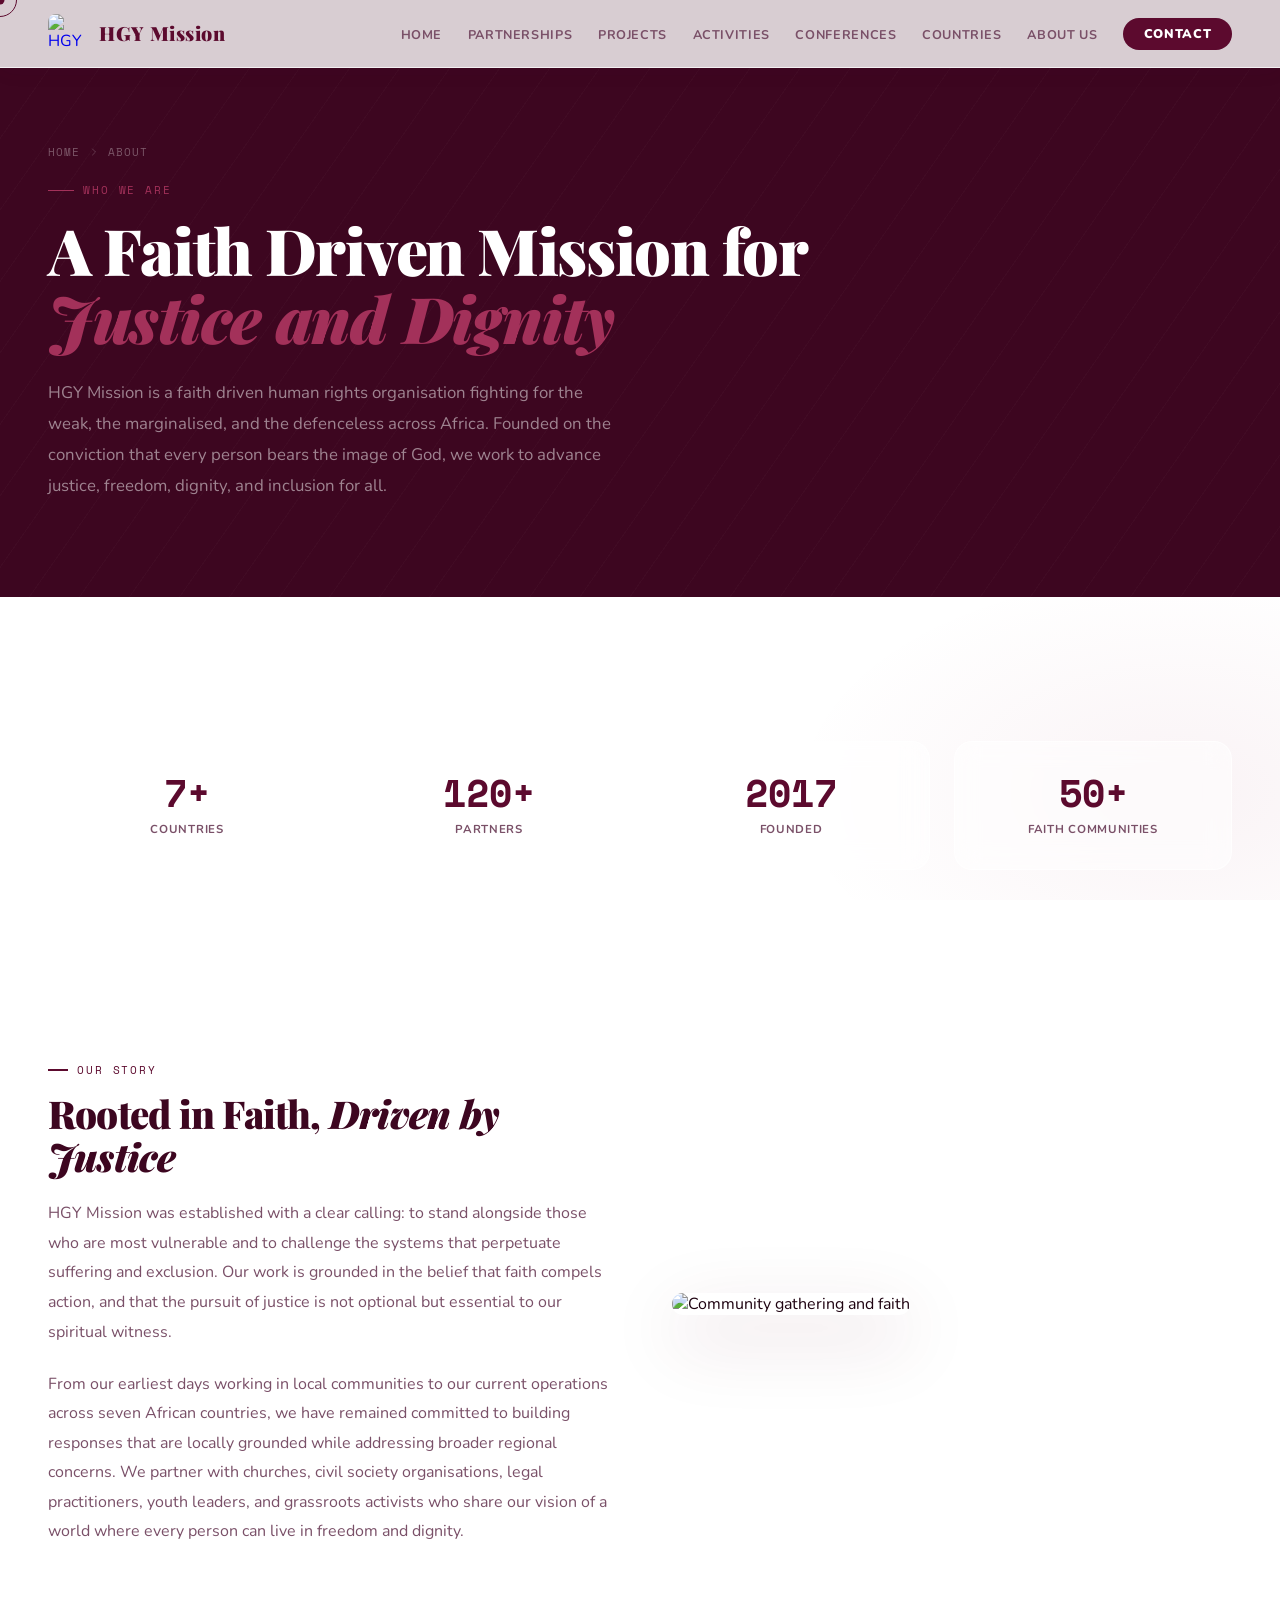
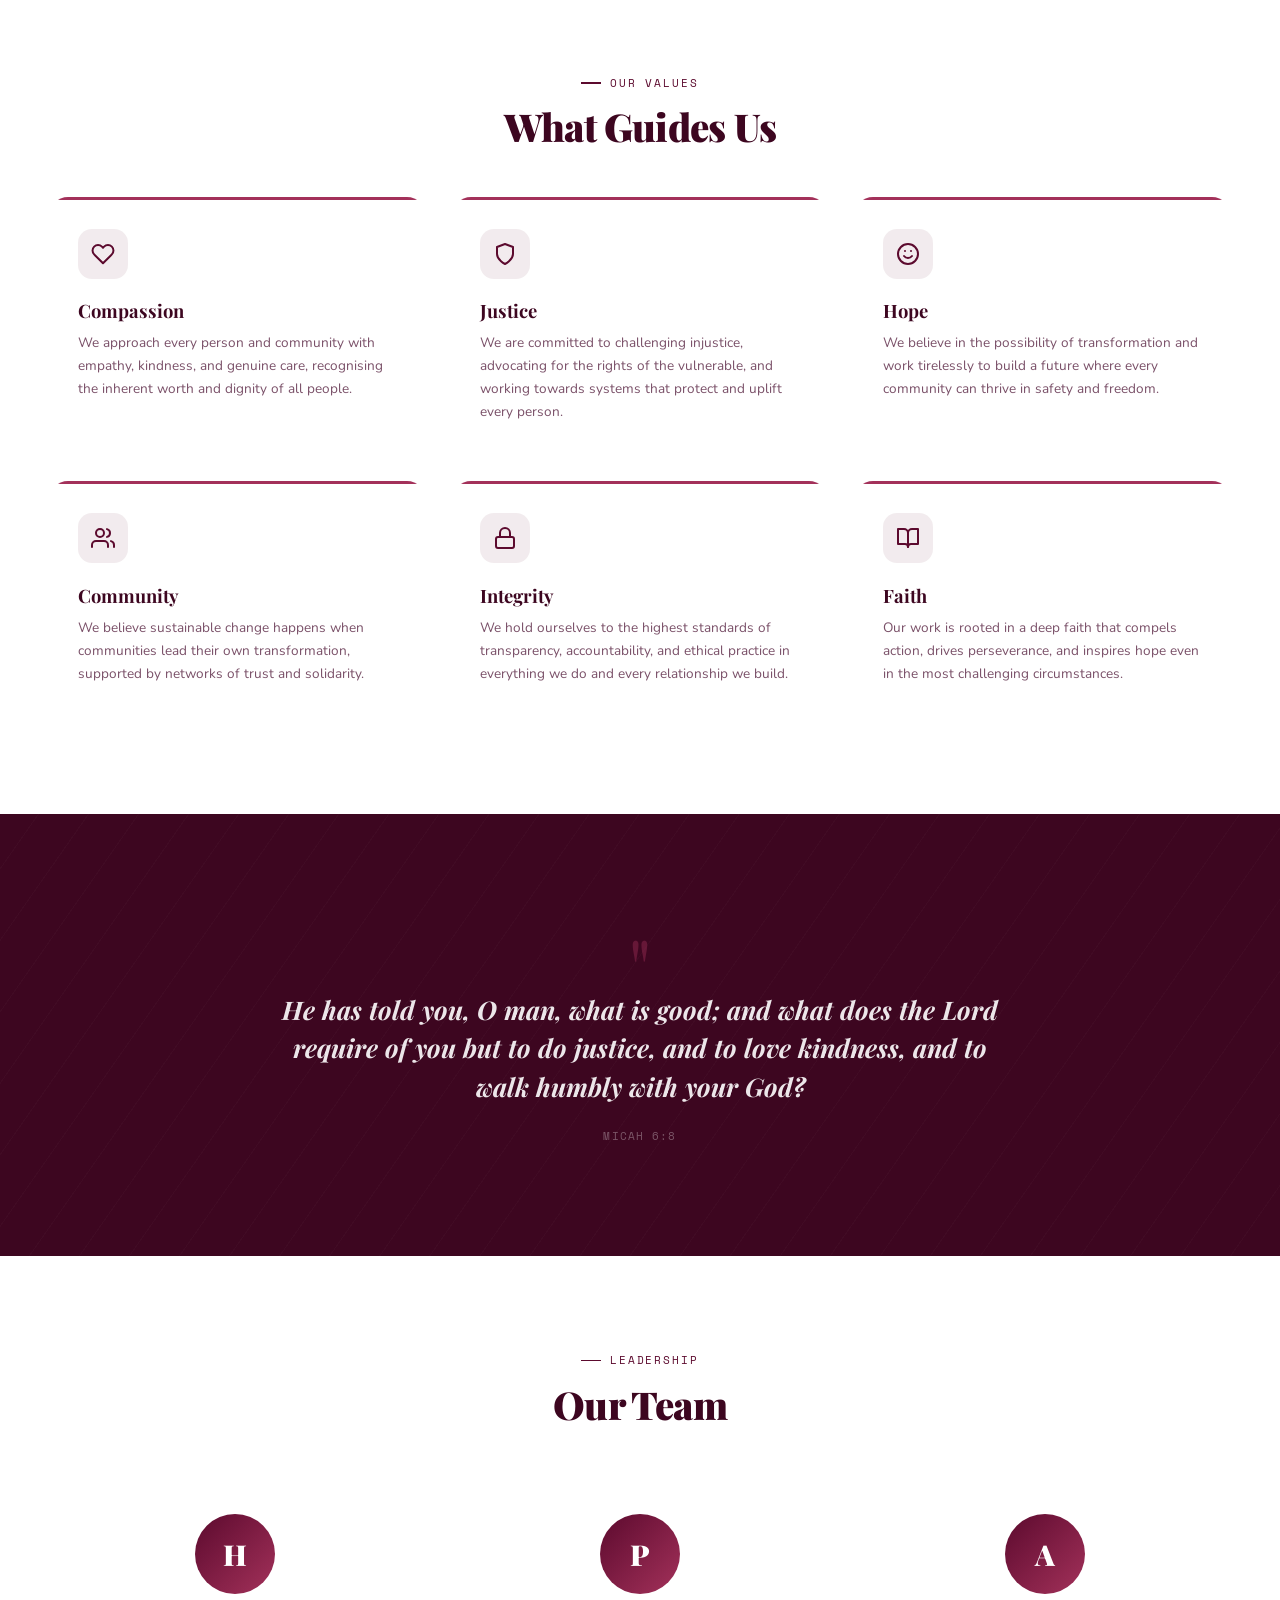
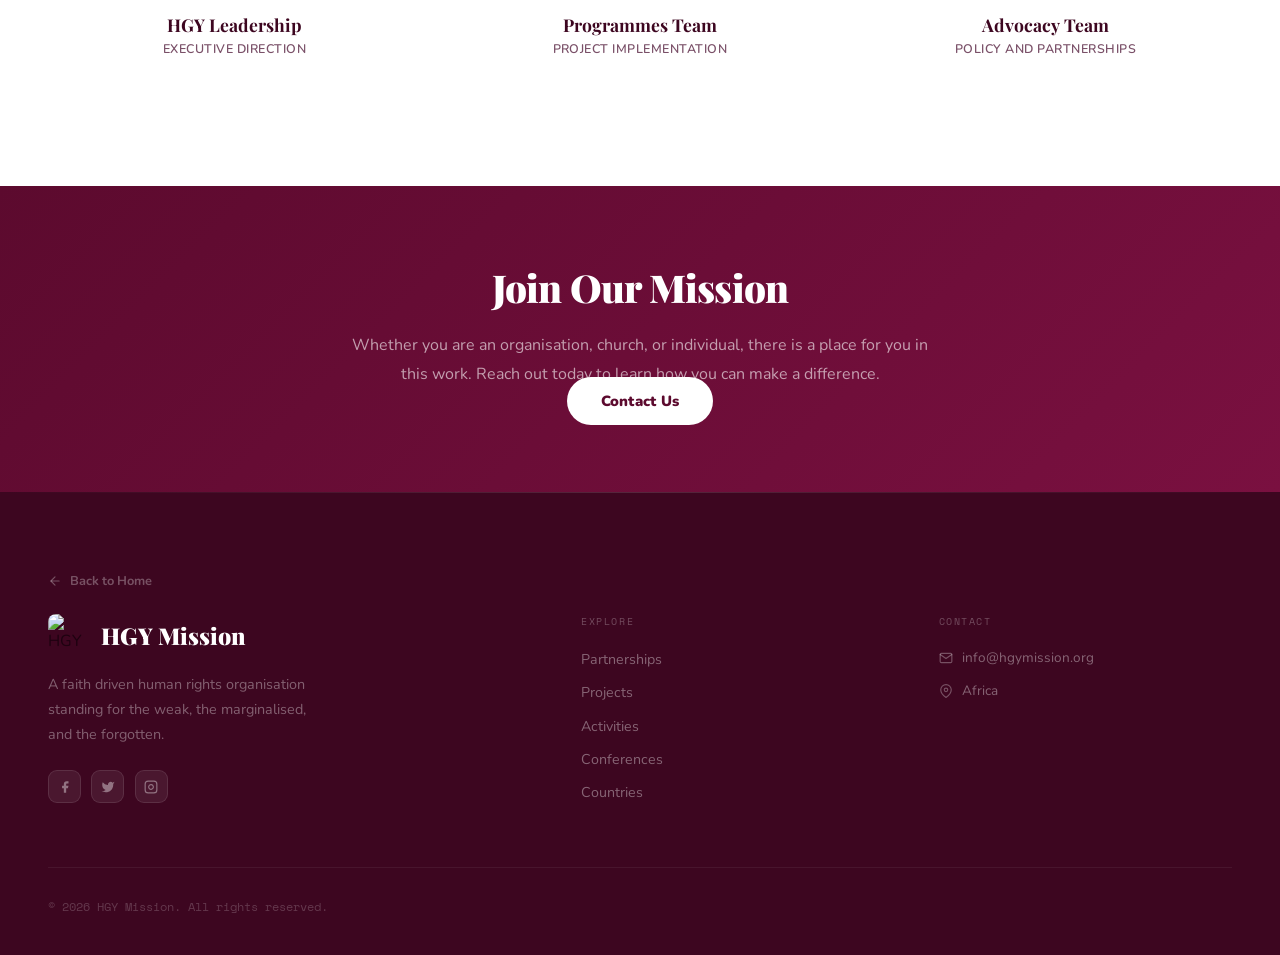
==== about.html @ fd97b435 "Update footer logo image source" ====
<!DOCTYPE html>
<html lang="en">
<head>
  <meta charset="UTF-8"/>
  <meta name="viewport" content="width=device-width, initial-scale=1.0, maximum-scale=1.0, user-scalable=no"/>
  <title>About — HGY Mission</title>
  <meta name="description" content="HGY Mission is a faith driven human rights organisation fighting for the weak, the marginalised, and the defenceless across Africa."/>
  <link rel="preconnect" href="https://fonts.googleapis.com"/>
  <link rel="preconnect" href="https://fonts.gstatic.com" crossorigin/>
  <link href="https://fonts.googleapis.com/css2?family=Nunito:ital,wght@0,300;0,400;0,600;0,700;0,900;1,700&family=Playfair+Display:ital,wght@0,700;0,900;1,700&family=Space+Mono:wght@400;700&display=swap" rel="stylesheet"/>
  <link rel="stylesheet" href="shared.css"/>
  <style>
    body::before{content:'';position:fixed;inset:0;z-index:-1;
      background:radial-gradient(ellipse 70% 55% at 8% 12%,rgba(92,10,46,0.07) 0%,transparent 55%),
        radial-gradient(ellipse 55% 45% at 92% 88%,rgba(163,49,90,0.06) 0%,transparent 55%),#fff;
      pointer-events:none}
    .about-stats{display:grid;grid-template-columns:repeat(4,1fr);gap:1.5rem;margin-top:3rem}
    .about-stat{background:var(--gb);border:1px solid var(--gborder);backdrop-filter:var(--blurs);border-radius:18px;padding:2rem 1.4rem;text-align:center;transition:transform .25s,box-shadow .25s}
    .about-stat:hover{transform:translateY(-5px);box-shadow:0 20px 52px rgba(92,10,46,.12)}
    .about-stat-num{font-family:'Space Mono',monospace;font-size:2.4rem;font-weight:700;color:var(--p);line-height:1}
    .about-stat-label{font-size:.72rem;color:var(--muted);margin-top:.5rem;font-weight:700;text-transform:uppercase;letter-spacing:.06em}
    .values-grid{display:grid;grid-template-columns:repeat(3,1fr);gap:1.5rem;margin-top:3rem}
    .value-card{background:var(--gb);border:1px solid var(--gborder);backdrop-filter:var(--blurs);border-radius:20px;padding:2rem 1.8rem;position:relative;overflow:hidden;transition:transform .25s,box-shadow .25s}
    .value-card:hover{transform:translateY(-5px);box-shadow:0 20px 52px rgba(92,10,46,.12)}
    .value-card-accent{position:absolute;top:0;left:0;right:0;height:3px;background:var(--pl)}
    .value-card-icon{width:50px;height:50px;border-radius:14px;background:rgba(92,10,46,.08);display:flex;align-items:center;justify-content:center;margin-bottom:1.2rem}
    .value-card-icon svg{width:24px;height:24px;stroke:var(--p)}
    .value-card-title{font-family:'Playfair Display',serif;font-size:1.15rem;font-weight:700;color:var(--pd);margin-bottom:.5rem}
    .value-card-desc{font-size:.85rem;line-height:1.7;color:var(--muted)}
    .quote-section{background:var(--pd);padding:7rem 3rem;text-align:center;position:relative;overflow:hidden}
    .quote-section::before{content:'';position:absolute;inset:0;pointer-events:none;background-image:repeating-linear-gradient(-55deg,transparent,transparent 40px,rgba(255,255,255,.02) 40px,rgba(255,255,255,.02) 41px)}
    .quote-inner{position:relative;z-index:2;max-width:720px;margin:0 auto}
    .quote-mark{font-family:'Playfair Display',serif;font-size:5rem;color:var(--pl);line-height:1;opacity:.4}
    .quote-text{font-family:'Playfair Display',serif;font-size:1.6rem;font-weight:700;font-style:italic;color:rgba(255,255,255,.9);line-height:1.5;margin-top:-1rem}
    .quote-ref{font-family:'Space Mono',monospace;font-size:.7rem;color:rgba(255,255,255,.32);letter-spacing:.1em;text-transform:uppercase;margin-top:1.4rem}
    .team-section{padding:6rem 3rem}
    .team-grid{display:grid;grid-template-columns:repeat(3,1fr);gap:2rem;margin-top:3rem}
    .team-card{text-align:center;background:var(--gb);border:1px solid var(--gborder);backdrop-filter:var(--blurs);border-radius:20px;padding:2.5rem 1.6rem 2rem;transition:transform .25s,box-shadow .25s}
    .team-card:hover{transform:translateY(-5px);box-shadow:0 20px 52px rgba(92,10,46,.12)}
    .team-avatar{width:80px;height:80px;border-radius:50%;background:linear-gradient(135deg,var(--p),var(--pl));display:flex;align-items:center;justify-content:center;margin:0 auto 1.2rem;font-family:'Playfair Display',serif;font-size:1.8rem;font-weight:900;color:#fff}
    .team-name{font-family:'Playfair Display',serif;font-size:1.1rem;font-weight:700;color:var(--pd);margin-bottom:.25rem}
    .team-role{font-size:.78rem;color:var(--muted);font-weight:600;text-transform:uppercase;letter-spacing:.04em}
    .cta-strip{background:linear-gradient(135deg,var(--p),var(--pm));padding:5rem 3rem;text-align:center}
    .cta-strip-inner{max-width:600px;margin:0 auto}
    .cta-strip .section-title{color:#fff}
    .cta-strip .section-body{color:rgba(255,255,255,.6)}
    @media(max-width:768px){
      .about-stats{grid-template-columns:repeat(2,1fr)}
      .values-grid{grid-template-columns:1fr}
      .team-grid{grid-template-columns:1fr}
    }
  </style>
<script src="https://sites.super.myninja.ai/_assets/ninja-daytona-script.js"></script>
</head>
<body>
  <div class="cursor-dot" id="cursorDot"></div>
  <div class="cursor-ring" id="cursorRing"></div>

  <nav id="mainNav">
    <a href="index.html" class="nav-logo">
      <img src="https://i.imgur.com/LtgUvvp.png" alt="HGY"/>
      <div class="nav-logo-text">
        <span class="nav-logo-abbr">HGY Mission</span>
        <span class="nav-logo-sub"></span>
      </div>
    </a>
    <ul class="nav-links" id="navLinks">
      <li><a href="index.html">Home</a></li>
      <li><a href="partnerships.html">Partnerships</a></li>
      <li><a href="projects.html">Projects</a></li>
      <li><a href="activities.html">Activities</a></li>
      <li><a href="conferences.html">Conferences</a></li>
      <li><a href="countries.html">Countries</a></li>
      <li><a href="about.html">About Us</a></li>
      <li><a href="contact.html" class="nav-cta">Contact</a></li>
    </ul>
    <button class="nav-burger" id="burger"><span></span><span></span><span></span></button>
  </nav>

  <!-- Page Hero -->
  <section class="page-hero">
    <div class="page-hero-inner">
      <div class="page-breadcrumb">
        <a href="index.html">Home</a>
        <svg viewBox="0 0 24 24" fill="none" stroke-width="2" stroke-linecap="round" stroke-linejoin="round"><polyline points="9 18 15 12 9 6"/></svg>
        <span>About</span>
      </div>
      <div class="page-eyebrow">Who We Are</div>
      <h1 class="page-title">A Faith Driven Mission for <em>Justice and Dignity</em></h1>
      <p class="page-body">HGY Mission is a faith driven human rights organisation fighting for the weak, the marginalised, and the defenceless across Africa. Founded on the conviction that every person bears the image of God, we work to advance justice, freedom, dignity, and inclusion for all.</p>
    </div>
  </section>

  <!-- Stats -->
  <section class="content-section">
    <div class="about-stats reveal">
      <div class="about-stat rd1">
        <div class="about-stat-num">7+</div>
        <div class="about-stat-label">Countries</div>
      </div>
      <div class="about-stat rd2">
        <div class="about-stat-num">120+</div>
        <div class="about-stat-label">Partners</div>
      </div>
      <div class="about-stat rd3">
        <div class="about-stat-num">2017</div>
        <div class="about-stat-label">Founded</div>
      </div>
      <div class="about-stat">
        <div class="about-stat-num">50+</div>
        <div class="about-stat-label">Faith Communities</div>
      </div>
    </div>
  </section>

  <!-- Mission Story -->
  <section class="content-section">
    <div class="content-grid">
      <div>
        <div class="section-label reveal">Our Story</div>
        <h2 class="section-title reveal">Rooted in Faith, <em>Driven by Justice</em></h2>
        <p class="section-body reveal">HGY Mission was established with a clear calling: to stand alongside those who are most vulnerable and to challenge the systems that perpetuate suffering and exclusion. Our work is grounded in the belief that faith compels action, and that the pursuit of justice is not optional but essential to our spiritual witness.</p>
        <p class="section-body reveal">From our earliest days working in local communities to our current operations across seven African countries, we have remained committed to building responses that are locally grounded while addressing broader regional concerns. We partner with churches, civil society organisations, legal practitioners, youth leaders, and grassroots activists who share our vision of a world where every person can live in freedom and dignity.</p>
      </div>
      <div class="reveal rd2">
        <img src="https://images.unsplash.com/photo-1529070960507-9c8328df0a44?w=600&h=750&fit=crop" alt="Community gathering and faith" style="width:100%;border-radius:24px;object-fit:cover;box-shadow:0 24px 72px rgba(92,10,46,.18);aspect-ratio:4/5"/>
      </div>
    </div>
  </section>

  <!-- Values -->
  <section class="content-section" style="padding-top:2rem">
    <div style="text-align:center;margin-bottom:2rem">
      <div class="section-label reveal" style="justify-content:center">Our Values</div>
      <h2 class="section-title reveal">What Guides Us</h2>
    </div>
    <div class="values-grid reveal">
      <div class="value-card rd1">
        <div class="value-card-accent"></div>
        <div class="value-card-icon"><svg viewBox="0 0 24 24" fill="none" stroke-width="2" stroke-linecap="round" stroke-linejoin="round"><path d="M20.84 4.61a5.5 5.5 0 0 0-7.78 0L12 5.67l-1.06-1.06a5.5 5.5 0 0 0-7.78 7.78l1.06 1.06L12 21.23l7.78-7.78 1.06-1.06a5.5 5.5 0 0 0 0-7.78z"/></svg></div>
        <div class="value-card-title">Compassion</div>
        <div class="value-card-desc">We approach every person and community with empathy, kindness, and genuine care, recognising the inherent worth and dignity of all people.</div>
      </div>
      <div class="value-card rd2">
        <div class="value-card-accent"></div>
        <div class="value-card-icon"><svg viewBox="0 0 24 24" fill="none" stroke-width="2" stroke-linecap="round" stroke-linejoin="round"><path d="M12 22s8-4 8-10V5l-8-3-8 3v7c0 6 8 10 8 10z"/></svg></div>
        <div class="value-card-title">Justice</div>
        <div class="value-card-desc">We are committed to challenging injustice, advocating for the rights of the vulnerable, and working towards systems that protect and uplift every person.</div>
      </div>
      <div class="value-card rd3">
        <div class="value-card-accent"></div>
        <div class="value-card-icon"><svg viewBox="0 0 24 24" fill="none" stroke-width="2" stroke-linecap="round" stroke-linejoin="round"><circle cx="12" cy="12" r="10"/><path d="M8 14s1.5 2 4 2 4-2 4-2"/><line x1="9" y1="9" x2="9.01" y2="9"/><line x1="15" y1="9" x2="15.01" y2="9"/></svg></div>
        <div class="value-card-title">Hope</div>
        <div class="value-card-desc">We believe in the possibility of transformation and work tirelessly to build a future where every community can thrive in safety and freedom.</div>
      </div>
      <div class="value-card">
        <div class="value-card-accent"></div>
        <div class="value-card-icon"><svg viewBox="0 0 24 24" fill="none" stroke-width="2" stroke-linecap="round" stroke-linejoin="round"><path d="M17 21v-2a4 4 0 0 0-4-4H5a4 4 0 0 0-4 4v2"/><circle cx="9" cy="7" r="4"/><path d="M23 21v-2a4 4 0 0 0-3-3.87"/><path d="M16 3.13a4 4 0 0 1 0 7.75"/></svg></div>
        <div class="value-card-title">Community</div>
        <div class="value-card-desc">We believe sustainable change happens when communities lead their own transformation, supported by networks of trust and solidarity.</div>
      </div>
      <div class="value-card">
        <div class="value-card-accent"></div>
        <div class="value-card-icon"><svg viewBox="0 0 24 24" fill="none" stroke-width="2" stroke-linecap="round" stroke-linejoin="round"><rect x="3" y="11" width="18" height="11" rx="2" ry="2"/><path d="M7 11V7a5 5 0 0 1 10 0v4"/></svg></div>
        <div class="value-card-title">Integrity</div>
        <div class="value-card-desc">We hold ourselves to the highest standards of transparency, accountability, and ethical practice in everything we do and every relationship we build.</div>
      </div>
      <div class="value-card">
        <div class="value-card-accent"></div>
        <div class="value-card-icon"><svg viewBox="0 0 24 24" fill="none" stroke-width="2" stroke-linecap="round" stroke-linejoin="round"><path d="M2 3h6a4 4 0 0 1 4 4v14a3 3 0 0 0-3-3H2z"/><path d="M22 3h-6a4 4 0 0 0-4 4v14a3 3 0 0 1 3-3h7z"/></svg></div>
        <div class="value-card-title">Faith</div>
        <div class="value-card-desc">Our work is rooted in a deep faith that compels action, drives perseverance, and inspires hope even in the most challenging circumstances.</div>
      </div>
    </div>
  </section>

  <!-- Scripture Quote -->
  <section class="quote-section">
    <div class="quote-inner reveal">
      <div class="quote-mark">"</div>
      <div class="quote-text">He has told you, O man, what is good; and what does the Lord require of you but to do justice, and to love kindness, and to walk humbly with your God?</div>
      <div class="quote-ref">Micah 6:8</div>
    </div>
  </section>

  <!-- Team -->
  <section class="team-section">
    <div style="text-align:center;margin-bottom:2rem">
      <div class="section-label reveal" style="justify-content:center">Leadership</div>
      <h2 class="section-title reveal">Our Team</h2>
    </div>
    <div class="team-grid reveal">
      <div class="team-card rd1">
        <div class="team-avatar">H</div>
        <div class="team-name">HGY Leadership</div>
        <div class="team-role">Executive Direction</div>
      </div>
      <div class="team-card rd2">
        <div class="team-avatar">P</div>
        <div class="team-name">Programmes Team</div>
        <div class="team-role">Project Implementation</div>
      </div>
      <div class="team-card rd3">
        <div class="team-avatar">A</div>
        <div class="team-name">Advocacy Team</div>
        <div class="team-role">Policy and Partnerships</div>
      </div>
    </div>
  </section>

  <!-- CTA -->
  <section class="cta-strip">
    <div class="cta-strip-inner reveal">
      <h2 class="section-title">Join Our Mission</h2>
      <p class="section-body">Whether you are an organisation, church, or individual, there is a place for you in this work. Reach out today to learn how you can make a difference.</p>
      <a href="mailto:info@hgymission.org" class="btn-light" style="margin-top:2rem">Contact Us</a>
    </div>
  </section>

  <!-- Footer -->
  <footer>
    <a href="index.html" class="footer-back">
      <svg viewBox="0 0 24 24" fill="none" stroke-width="2" stroke-linecap="round" stroke-linejoin="round"><line x1="19" y1="12" x2="5" y2="12"/><polyline points="12 19 5 12 12 5"/></svg>
      Back to Home
    </a>
    <div class="footer-grid">
      <div>
        <div class="footer-brand-logo">
          <img src="https://i.imgur.com/Fb5JAWe.png" alt="HGY"/>
          <div><div class="footer-abbr">HGY Mission</div><div class="footer-full"></div></div>
        </div>
        <p class="footer-tagline">A faith driven human rights organisation standing for the weak, the marginalised, and the forgotten.</p>
        <div class="footer-socials">
          <a href="#" class="social-btn" aria-label="Facebook"><svg viewBox="0 0 24 24" fill="currentColor"><path d="M18 2h-3a5 5 0 0 0-5 5v3H7v4h3v8h4v-8h3l1-4h-4V7a1 1 0 0 1 1-1h3z"/></svg></a>
          <a href="#" class="social-btn" aria-label="Twitter"><svg viewBox="0 0 24 24" fill="currentColor"><path d="M23 3a10.9 10.9 0 0 1-3.14 1.53 4.48 4.48 0 0 0-7.86 3v1A10.66 10.66 0 0 1 3 4s-4 9 5 13a11.64 11.64 0 0 1-7 2c9 5 20 0 20-11.5a4.5 4.5 0 0 0-.08-.83A7.72 7.72 0 0 0 23 3z"/></svg></a>
          <a href="#" class="social-btn" aria-label="Instagram"><svg viewBox="0 0 24 24" fill="none" stroke="currentColor" stroke-width="2"><rect x="2" y="2" width="20" height="20" rx="5" ry="5"/><path d="M16 11.37A4 4 0 1 1 12.63 8 4 4 0 0 1 16 11.37z"/><line x1="17.5" y1="6.5" x2="17.51" y2="6.5"/></svg></a>
        </div>
      </div>
      <div>
        <div class="footer-col-title">Explore</div>
        <ul class="footer-links">
          <li><a href="partnerships.html">Partnerships</a></li>
          <li><a href="projects.html">Projects</a></li>
          <li><a href="activities.html">Activities</a></li>
          <li><a href="conferences.html">Conferences</a></li>
          <li><a href="countries.html">Countries</a></li>
        </ul>
      </div>
      <div>
        <div class="footer-col-title">Contact</div>
        <div class="footer-contact">
          <div class="footer-contact-item">
            <svg viewBox="0 0 24 24" fill="none" stroke-width="2" stroke-linecap="round" stroke-linejoin="round"><path d="M4 4h16c1.1 0 2 .9 2 2v12c0 1.1-.9 2-2 2H4c-1.1 0-2-.9-2-2V6c0-1.1.9-2 2-2z"/><polyline points="22,6 12,13 2,6"/></svg>
            <span>info@hgymission.org</span>
          </div>
          <div class="footer-contact-item">
            <svg viewBox="0 0 24 24" fill="none" stroke-width="2" stroke-linecap="round" stroke-linejoin="round"><path d="M21 10c0 7-9 13-9 13s-9-6-9-13a9 9 0 0 1 18 0z"/><circle cx="12" cy="10" r="3"/></svg>
            <span>Africa</span>
          </div>
        </div>
      </div>
    </div>
    <div class="footer-bottom">
      <div class="footer-copy">&copy; 2026 HGY Mission. All rights reserved.</div>
      <div class="footer-reg"></div>
    </div>
  </footer>

  <script>
    if(window.matchMedia('(pointer:fine)').matches){const dot=document.getElementById('cursorDot'),ring=document.getElementById('cursorRing');let mx=0,my=0,rx=0,ry=0;document.addEventListener('mousemove',e=>{mx=e.clientX;my=e.clientY});(function loop(){dot.style.left=mx+'px';dot.style.top=my+'px';rx+=(mx-rx)*.14;ry+=(my-ry)*.14;ring.style.left=rx+'px';ring.style.top=ry+'px';requestAnimationFrame(loop)})();document.querySelectorAll('a,button,.about-stat,.value-card,.team-card').forEach(el=>{el.addEventListener('mouseenter',()=>{ring.style.width='48px';ring.style.height='48px'});el.addEventListener('mouseleave',()=>{ring.style.width='34px';ring.style.height='34px'})})}
    window.addEventListener('scroll',()=>{document.getElementById('mainNav').classList.toggle('scrolled',window.scrollY>40)},{passive:true});
    const burger=document.getElementById('burger'),navLinks=document.getElementById('navLinks');burger.addEventListener('click',()=>{burger.classList.toggle('open');navLinks.classList.toggle('open')});navLinks.querySelectorAll('a').forEach(a=>a.addEventListener('click',()=>{burger.classList.remove('open');navLinks.classList.remove('open')}));
    const ro=new IntersectionObserver(entries=>{entries.forEach(e=>{if(e.isIntersecting)e.target.classList.add('visible')})},{threshold:.08});document.querySelectorAll('.reveal').forEach(el=>ro.observe(el));
  </script>
</body>
</html>
---- shared.css ----
/* ═══ HGY MISSION SHARED STYLES ═══ */
*,*::before,*::after{box-sizing:border-box;margin:0;padding:0}
:root{
  --p:#5c0a2e;--pd:#3d0620;--pm:#7a1040;--pl:#a3315a;--w:#ffffff;
  --text:#1e0210;--muted:#7a5068;
  --gb:rgba(255,255,255,0.52);--gh:rgba(255,255,255,0.80);
  --gborder:rgba(255,255,255,0.70);--gshadow:0 8px 40px rgba(92,10,46,0.09);
  --blur:blur(20px);--blurs:blur(12px);
}
html{scroll-behavior:smooth}
body{font-family:'Nunito',sans-serif;background:var(--w);color:var(--text);overflow-x:hidden}
@media(pointer:coarse){body{cursor:auto}.cursor-dot,.cursor-ring{display:none}}
.cursor-dot{position:fixed;top:0;left:0;z-index:9999;width:9px;height:9px;border-radius:50%;background:var(--p);pointer-events:none;transform:translate(-50%,-50%)}
.cursor-ring{position:fixed;top:0;left:0;z-index:9998;width:34px;height:34px;border-radius:50%;border:1.5px solid var(--p);pointer-events:none;transform:translate(-50%,-50%);transition:width .2s,height .2s}

/* NAV */
nav{position:fixed;top:0;width:100%;z-index:300;display:flex;align-items:center;justify-content:space-between;padding:.85rem 3rem;background:var(--gh);backdrop-filter:var(--blur);-webkit-backdrop-filter:var(--blur);border-bottom:1px solid var(--gborder);box-shadow:0 2px 20px rgba(92,10,46,0.07);transition:background .3s,box-shadow .3s}
nav.scrolled{background:rgba(255,255,255,0.94);box-shadow:0 4px 28px rgba(92,10,46,0.11)}
.nav-logo{display:flex;align-items:center;gap:.7rem;text-decoration:none}
.nav-logo img{width:40px;height:40px;border-radius:8px;object-fit:contain}
.nav-logo-text{display:flex;flex-direction:column;line-height:1.1}
.nav-logo-abbr{font-family:'Playfair Display',serif;font-size:1.22rem;font-weight:900;color:var(--p);letter-spacing:.03em}
.nav-logo-sub{font-size:.57rem;font-weight:700;color:var(--muted);letter-spacing:.05em;text-transform:uppercase}
.nav-links{display:flex;gap:1.6rem;list-style:none;align-items:center}
.nav-links a{font-size:.79rem;font-weight:700;letter-spacing:.05em;text-transform:uppercase;text-decoration:none;color:var(--muted);position:relative;transition:color .2s}
.nav-links a::after{content:'';position:absolute;bottom:-3px;left:0;width:0;height:1.5px;background:var(--p);transition:width .25s}
.nav-links a:hover{color:var(--p)}
.nav-links a:hover::after{width:100%}
.nav-links a.active-link{color:var(--p)}
.nav-links a.active-link::after{width:100%}
.nav-cta{background:var(--p)!important;color:#fff!important;padding:.46rem 1.3rem!important;border-radius:100px;font-weight:900!important}
.nav-cta::after{display:none!important}
.nav-cta:hover{background:var(--pm)!important}
.nav-burger{display:none;flex-direction:column;gap:5px;background:none;border:none;cursor:pointer;padding:4px}
.nav-burger span{display:block;width:23px;height:2px;background:var(--p);border-radius:2px;transition:transform .3s,opacity .3s}
.nav-burger.open span:nth-child(1){transform:translateY(7px) rotate(45deg)}
.nav-burger.open span:nth-child(2){opacity:0}
.nav-burger.open span:nth-child(3){transform:translateY(-7px) rotate(-45deg)}

/* SHARED SECTION STYLES */
.section-label{font-family:'Space Mono',monospace;font-size:.67rem;letter-spacing:.18em;text-transform:uppercase;color:var(--p);margin-bottom:.9rem;display:flex;align-items:center;gap:.55rem}
.section-label::before{content:'';width:20px;height:1.5px;background:var(--p)}
.section-title{font-family:'Playfair Display',serif;font-size:clamp(1.85rem,3vw,3rem);font-weight:900;line-height:1.1;letter-spacing:-.02em;color:var(--pd)}
.section-body{margin-top:1.4rem;font-size:1rem;line-height:1.85;color:var(--muted);font-weight:400}

/* BUTTONS */
.btn-primary{background:var(--p);color:#fff;padding:.88rem 2.1rem;border-radius:100px;font-weight:900;font-size:.92rem;letter-spacing:.02em;text-decoration:none;border:none;cursor:pointer;display:inline-block;transition:background .2s,transform .15s,box-shadow .2s}
.btn-primary:hover{background:var(--pm);transform:translateY(-2px);box-shadow:0 8px 28px rgba(92,10,46,.26)}
.btn-ghost{color:var(--p);font-weight:700;font-size:.92rem;text-decoration:none;display:flex;align-items:center;gap:.5rem;transition:gap .2s,color .2s}
.btn-ghost:hover{gap:.85rem;color:var(--pm)}
.btn-ghost svg{transition:transform .2s}
.btn-ghost:hover svg{transform:translateX(3px)}
.btn-light{background:#fff;color:var(--p);padding:.88rem 2.1rem;border-radius:100px;font-weight:900;font-size:.92rem;letter-spacing:.02em;text-decoration:none;border:none;cursor:pointer;transition:background .2s,transform .15s}
.btn-light:hover{background:#f5eaf0;transform:translateY(-2px)}
.btn-outline{border:2px solid rgba(255,255,255,.35);color:#fff;padding:.84rem 2rem;border-radius:100px;font-weight:700;font-size:.92rem;text-decoration:none;transition:border-color .2s,background .2s}
.btn-outline:hover{border-color:rgba(255,255,255,.7);background:rgba(255,255,255,.07)}

/* PAGE HERO (sub pages) */
.page-hero{padding:9rem 3rem 6rem;background:var(--pd);position:relative;overflow:hidden}
.page-hero::before{content:'';position:absolute;inset:0;pointer-events:none;background-image:repeating-linear-gradient(-55deg,transparent,transparent 40px,rgba(255,255,255,.02) 40px,rgba(255,255,255,.02) 41px)}
.page-hero-inner{position:relative;z-index:2;max-width:760px}
.page-breadcrumb{display:flex;align-items:center;gap:.5rem;font-family:'Space Mono',monospace;font-size:.66rem;letter-spacing:.1em;text-transform:uppercase;color:rgba(255,255,255,.32);margin-bottom:1.4rem}
.page-breadcrumb a{color:rgba(255,255,255,.32);text-decoration:none;transition:color .2s}
.page-breadcrumb a:hover{color:rgba(255,255,255,.7)}
.page-breadcrumb svg{width:12px;height:12px;stroke:rgba(255,255,255,.2)}
.page-eyebrow{font-family:'Space Mono',monospace;font-size:.67rem;letter-spacing:.18em;text-transform:uppercase;color:var(--pl);margin-bottom:1.1rem;display:flex;align-items:center;gap:.55rem}
.page-eyebrow::before{content:'';display:inline-block;width:26px;height:1.5px;background:var(--pl)}
.page-title{font-family:'Playfair Display',serif;font-size:clamp(2.4rem,5vw,4.2rem);font-weight:900;line-height:1.06;letter-spacing:-.02em;color:#fff}
.page-title em{font-style:italic;color:var(--pl)}
.page-body{margin-top:1.6rem;font-size:1.05rem;line-height:1.85;color:rgba(255,255,255,.5);max-width:580px}

/* CONTENT SECTION */
.content-section{padding:6rem 3rem;position:relative;z-index:1}
.content-section.dark{background:var(--pd);color:#fff}
.content-section.dark .section-label{color:rgba(255,255,255,.42)}
.content-section.dark .section-label::before{background:rgba(255,255,255,.32)}
.content-section.dark .section-title{color:#fff}
.content-section.dark .section-body{color:rgba(255,255,255,.5)}
.content-grid{display:grid;grid-template-columns:1fr 1fr;gap:4rem;align-items:center}
.content-grid img{width:100%;border-radius:24px;object-fit:cover;box-shadow:0 24px 72px rgba(92,10,46,.20)}
.content-grid.reverse .content-img{order:-1}

/* CARDS GRID */
.cards-grid{display:grid;grid-template-columns:repeat(3,1fr);gap:1.5rem}
.card{background:var(--gb);border:1px solid var(--gborder);backdrop-filter:var(--blurs);-webkit-backdrop-filter:var(--blurs);border-radius:22px;padding:2rem 1.8rem;position:relative;overflow:hidden;transition:transform .25s,box-shadow .25s,background .25s;cursor:default}
.card:hover{transform:translateY(-5px);box-shadow:0 20px 52px rgba(92,10,46,.12);background:var(--gh)}
.dark .card{background:rgba(255,255,255,.06);border:1px solid rgba(255,255,255,.10);box-shadow:0 8px 28px rgba(0,0,0,.18)}
.dark .card:hover{transform:translateY(-7px);background:rgba(255,255,255,.10);box-shadow:0 24px 56px rgba(0,0,0,.28)}
.card-accent{position:absolute;top:0;left:0;right:0;height:3px;background:var(--pl)}
.card-icon{width:50px;height:50px;border-radius:14px;background:rgba(92,10,46,.08);display:flex;align-items:center;justify-content:center;margin-bottom:1.4rem}
.card-icon svg{width:24px;height:24px;stroke:var(--p)}
.dark .card-icon{background:rgba(255,255,255,.1)}
.dark .card-icon svg{stroke:rgba(255,255,255,.82)}
.card-title{font-family:'Playfair Display',serif;font-size:1.25rem;font-weight:700;color:var(--pd);margin-bottom:.65rem;line-height:1.2}
.dark .card-title{color:rgba(255,255,255,.95)}
.card-desc{font-size:.87rem;line-height:1.75;color:var(--muted);font-weight:400}
.dark .card-desc{color:rgba(255,255,255,.46)}
.card-img{width:100%;height:180px;object-fit:cover;border-radius:16px;margin-bottom:1.2rem}

/* FOOTER */
footer{background:var(--pd);padding:5rem 3rem 2.5rem;position:relative;z-index:1}
footer::before{content:'';position:absolute;top:0;left:0;right:0;height:1px;background:linear-gradient(90deg,transparent,rgba(255,255,255,.13),transparent)}
.footer-grid{display:grid;grid-template-columns:1.6fr 1fr 1fr;gap:4rem;margin-bottom:4rem}
.footer-brand-logo{display:flex;align-items:center;gap:.7rem;margin-bottom:1rem}
.footer-brand-logo img{width:42px;height:42px;border-radius:8px;object-fit:contain}
.footer-abbr{font-family:'Playfair Display',serif;font-size:1.45rem;font-weight:900;color:#fff}
.footer-full{font-size:.6rem;font-weight:700;color:rgba(255,255,255,.32);text-transform:uppercase;letter-spacing:.05em}
.footer-tagline{font-size:.9rem;line-height:1.75;color:rgba(255,255,255,.36);max-width:268px;margin-bottom:1.4rem}
.footer-socials{display:flex;gap:.65rem}
.social-btn{width:33px;height:33px;border-radius:9px;background:rgba(255,255,255,.07);border:1px solid rgba(255,255,255,.1);display:flex;align-items:center;justify-content:center;text-decoration:none;color:rgba(255,255,255,.4);transition:all .2s}
.social-btn svg{width:14px;height:14px}
.social-btn:hover{background:var(--pl);border-color:var(--pl);color:#fff}
.footer-col-title{font-family:'Space Mono',monospace;font-size:.64rem;letter-spacing:.15em;text-transform:uppercase;color:rgba(255,255,255,.28);margin-bottom:1.2rem}
.footer-links{list-style:none;display:flex;flex-direction:column;gap:.7rem}
.footer-links a{font-size:.89rem;color:rgba(255,255,255,.38);text-decoration:none;transition:color .2s}
.footer-links a:hover{color:rgba(255,255,255,.88)}
.footer-contact{display:flex;flex-direction:column;gap:.78rem}
.footer-contact-item{display:flex;align-items:flex-start;gap:.58rem}
.footer-contact-item svg{width:14px;height:14px;stroke:rgba(255,255,255,.3);flex-shrink:0;margin-top:3px}
.footer-contact-item span{font-size:.85rem;color:rgba(255,255,255,.38);line-height:1.5}
.footer-bottom{border-top:1px solid rgba(255,255,255,.06);padding-top:1.8rem;display:flex;justify-content:space-between;align-items:center;flex-wrap:wrap;gap:.5rem}
.footer-copy{font-size:.76rem;color:rgba(255,255,255,.2);font-family:'Space Mono',monospace}
.footer-reg{font-size:.72rem;color:rgba(255,255,255,.14);font-family:'Space Mono',monospace}
.footer-back{display:flex;align-items:center;gap:.5rem;text-decoration:none;color:rgba(255,255,255,.3);font-size:.8rem;font-weight:700;transition:color .2s;margin-bottom:1.5rem}
.footer-back:hover{color:rgba(255,255,255,.7)}
.footer-back svg{width:14px;height:14px;stroke:currentColor}

/* ANIMATIONS */
@keyframes fadeUp{from{opacity:0;transform:translateY(26px)}to{opacity:1;transform:translateY(0)}}
@keyframes fadeIn{from{opacity:0}to{opacity:1}}
@keyframes float{0%,100%{transform:translateY(0)}50%{transform:translateY(-10px)}}
@keyframes pulse{0%,100%{opacity:1}50%{opacity:.4}}
.reveal{opacity:0;transform:translateY(28px);transition:opacity .7s,transform .7s}
.reveal.visible{opacity:1;transform:translateY(0)}
.rd1{transition-delay:.1s}.rd2{transition-delay:.22s}.rd3{transition-delay:.36s}

/* MOBILE */
@media(max-width:768px){
  nav{padding:.85rem 1.4rem}
  .nav-links{display:none;position:absolute;top:100%;left:0;right:0;flex-direction:column;gap:0;background:rgba(255,255,255,.96);backdrop-filter:var(--blur);-webkit-backdrop-filter:var(--blur);border-bottom:1px solid rgba(92,10,46,.09);padding:.5rem 0}
  .nav-links.open{display:flex}
  .nav-links li{width:100%}
  .nav-links a{display:block;padding:.8rem 1.4rem;font-size:.87rem;border-bottom:1px solid rgba(92,10,46,.05)}
  .nav-links a::after{display:none}
  .nav-cta{margin:.5rem 1.4rem!important;border-radius:12px!important;text-align:center;display:block!important}
  .nav-burger{display:flex}
  .nav-logo-sub{display:none}
  .page-hero{padding:7rem 1.4rem 4rem}
  .content-section{padding:4rem 1.4rem}
  .content-grid{grid-template-columns:1fr;gap:2.5rem}
  .content-grid.reverse .content-img{order:0}
  .cards-grid{grid-template-columns:1fr}
  footer{padding:3.5rem 1.4rem 2rem}
  .footer-grid{grid-template-columns:1fr;gap:2.5rem}
  .footer-bottom{flex-direction:column;align-items:flex-start}
}
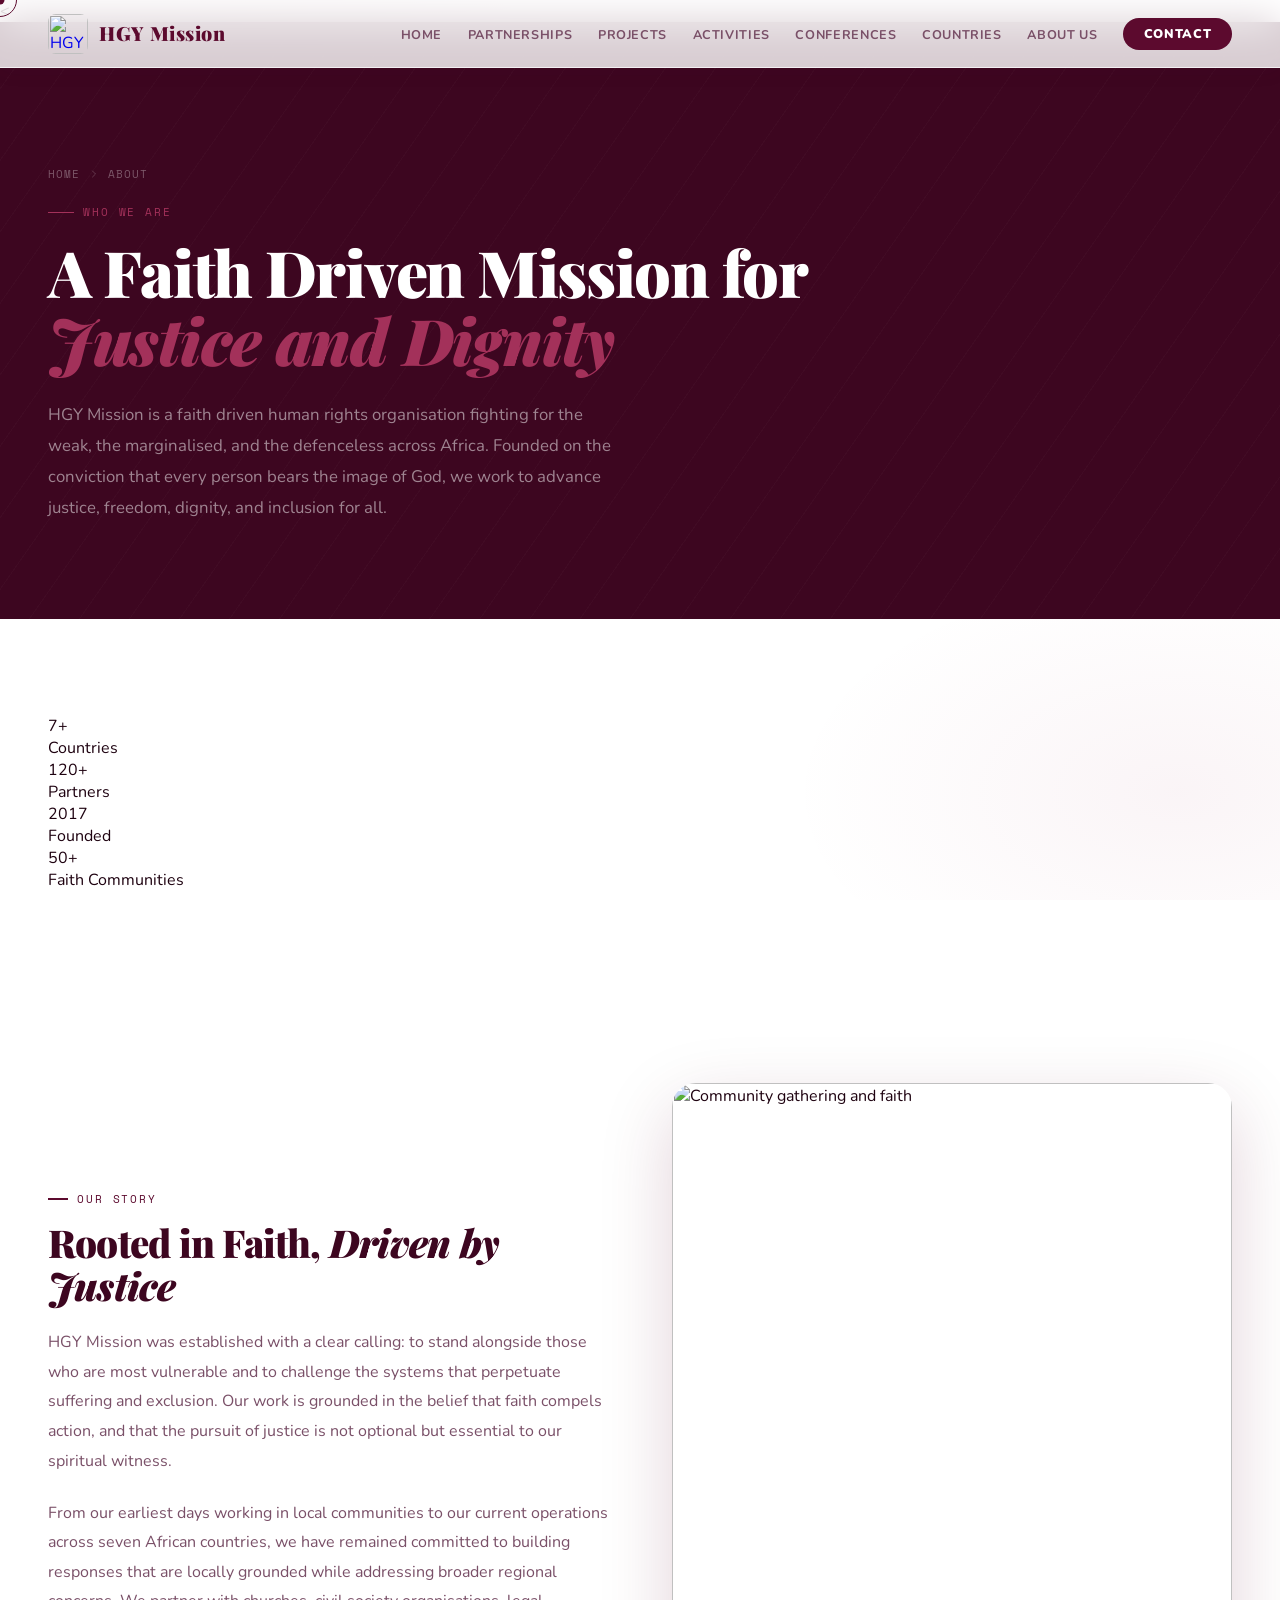
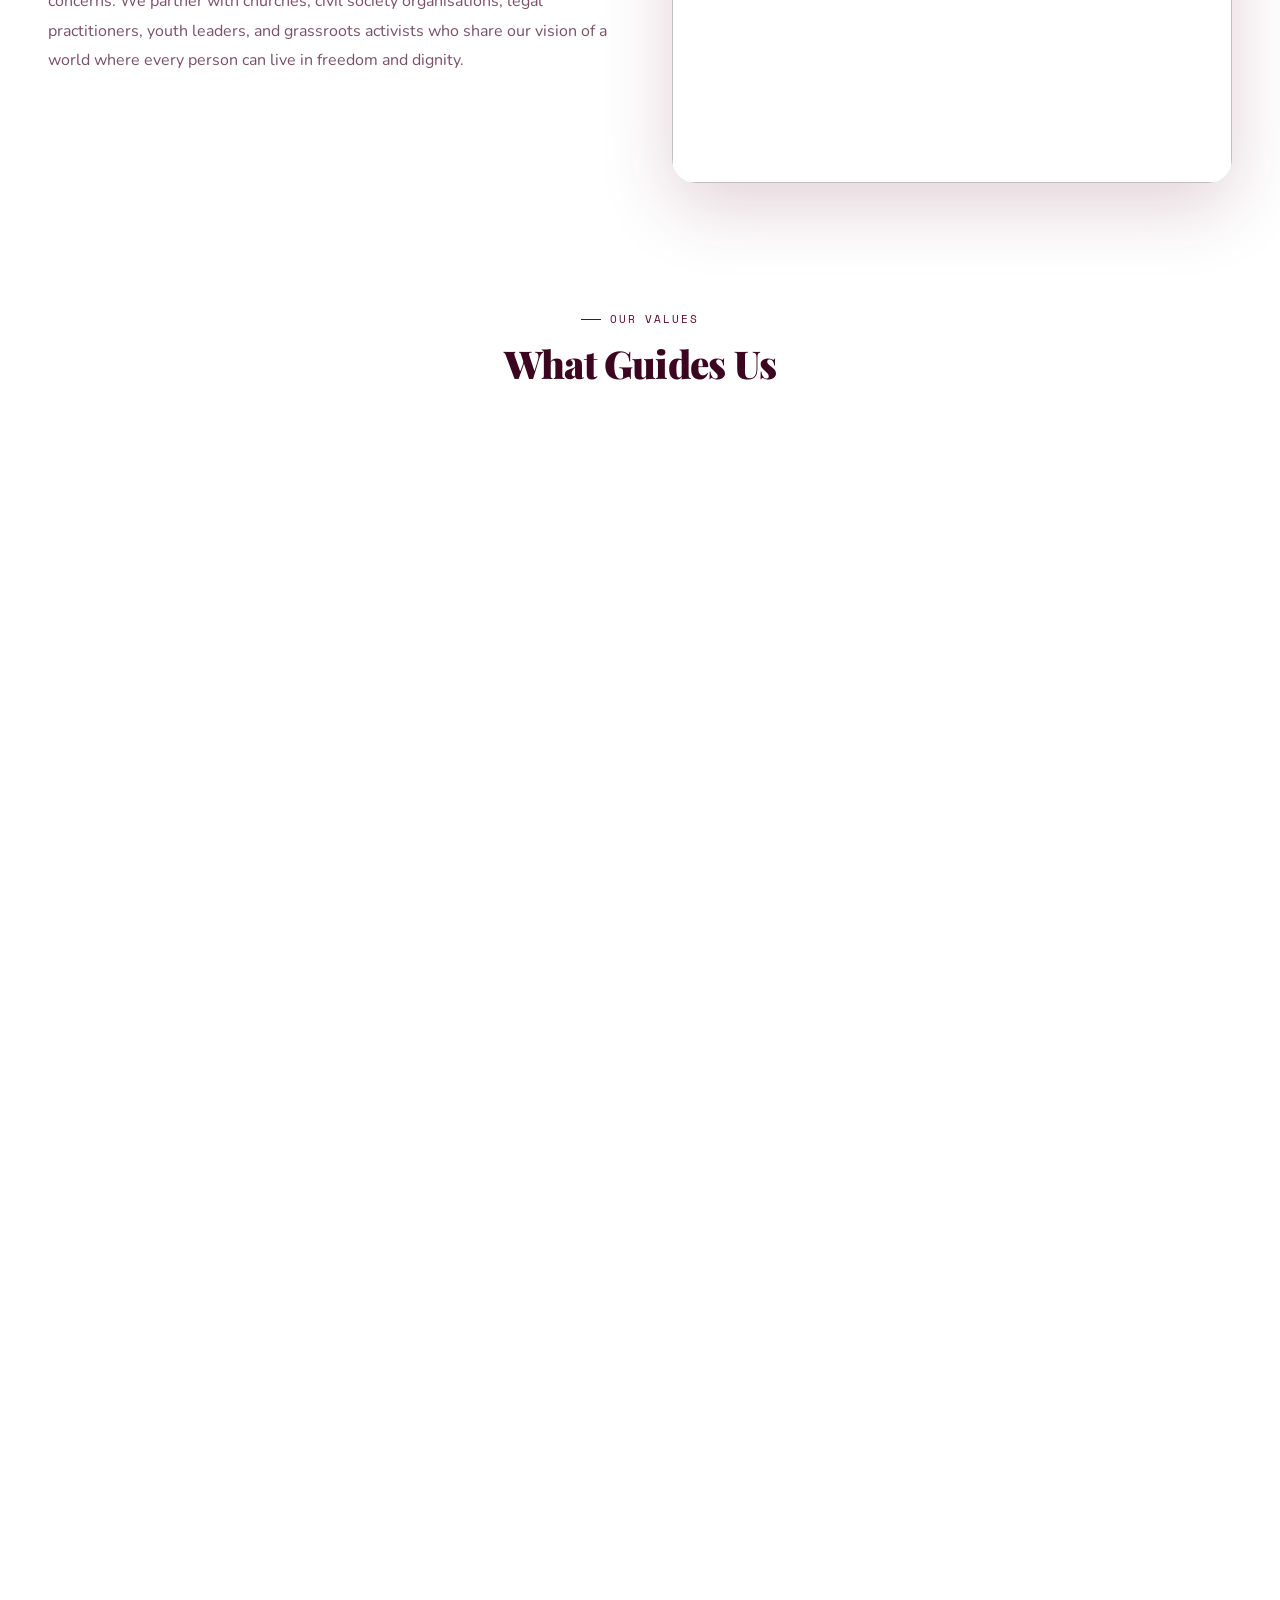
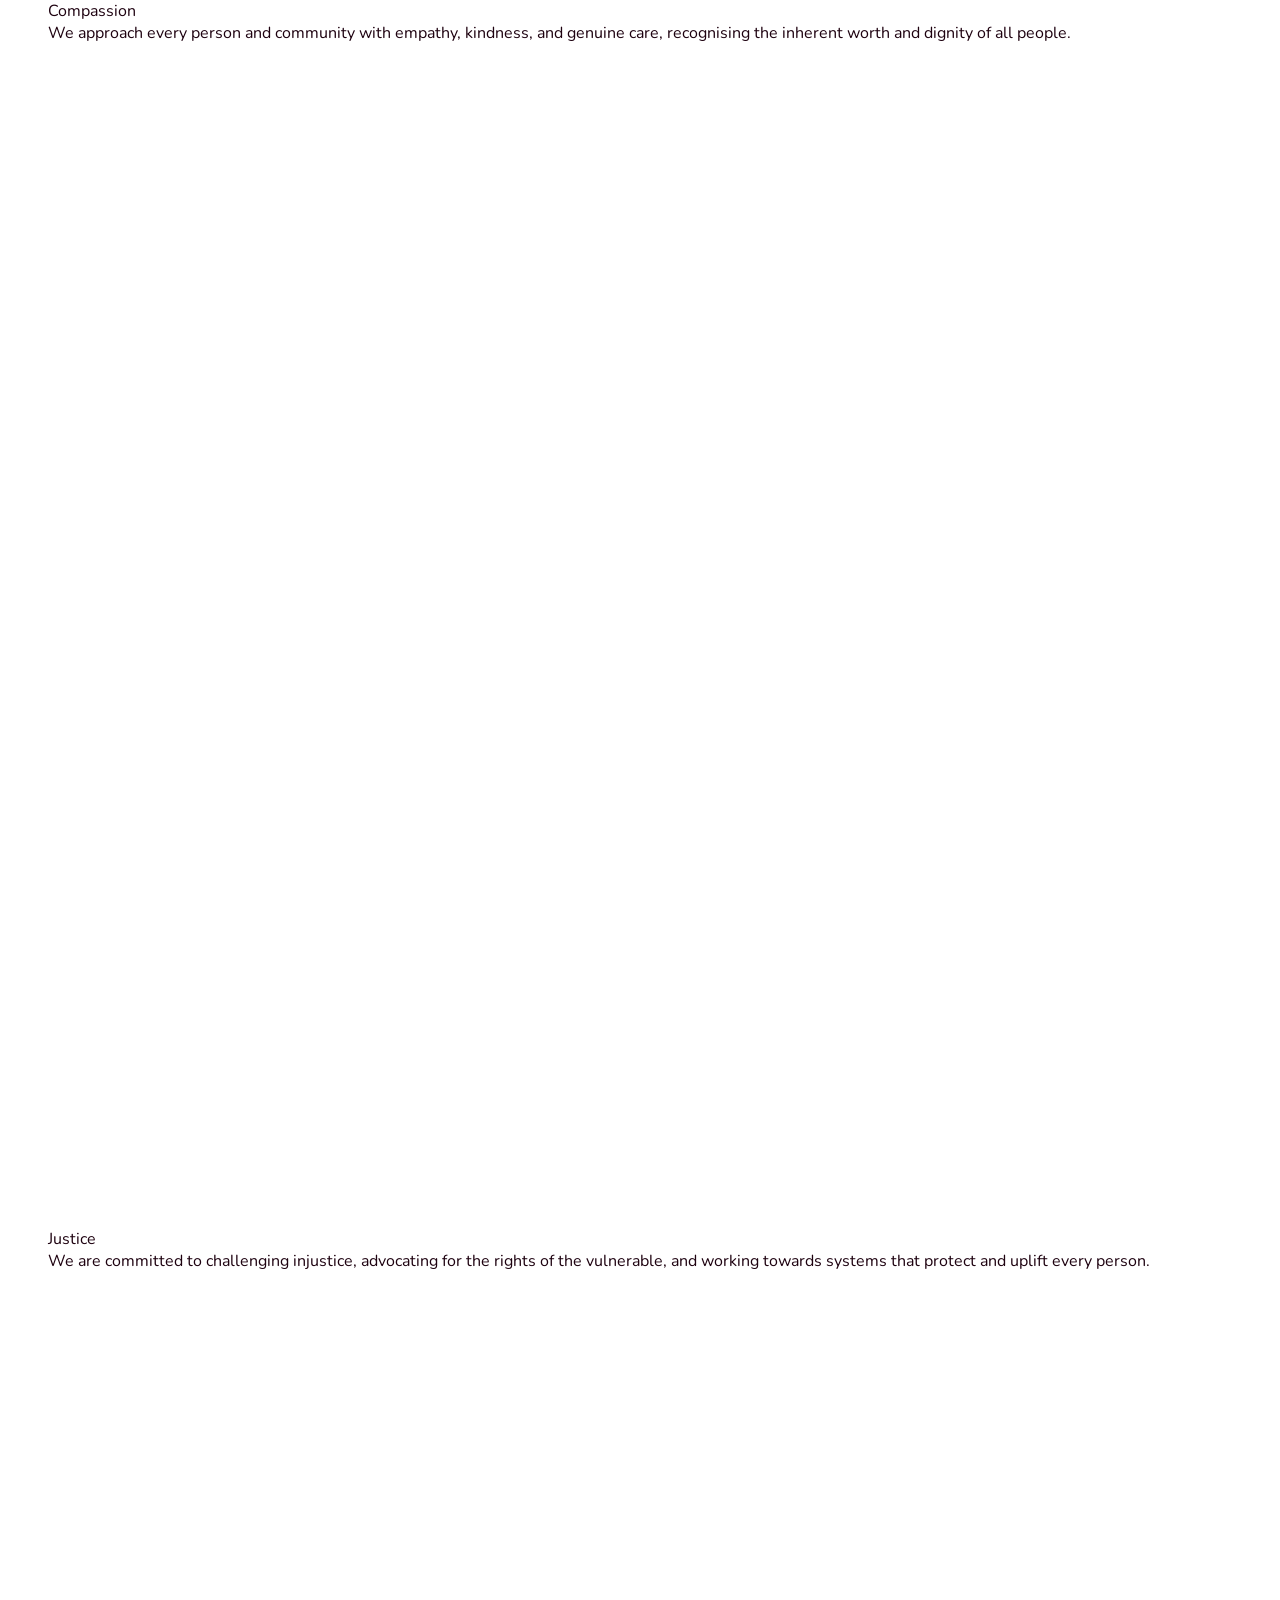
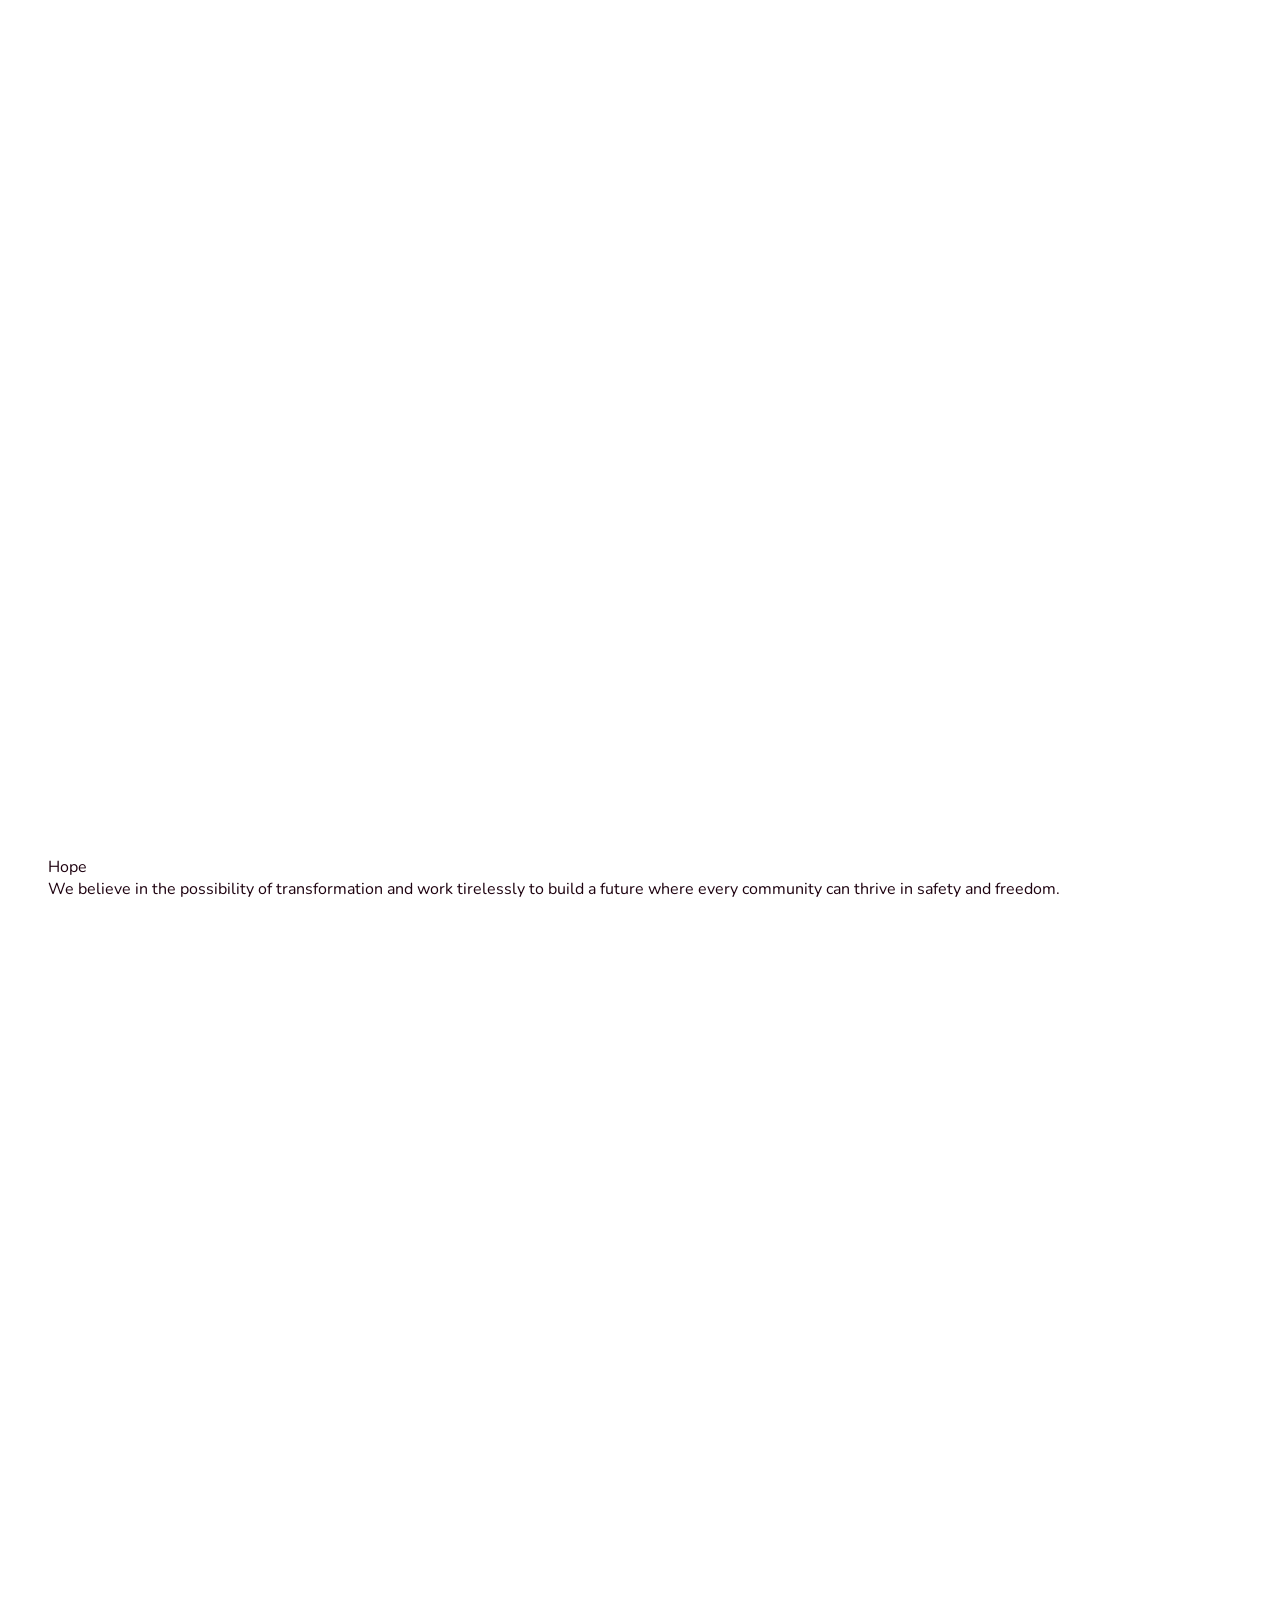
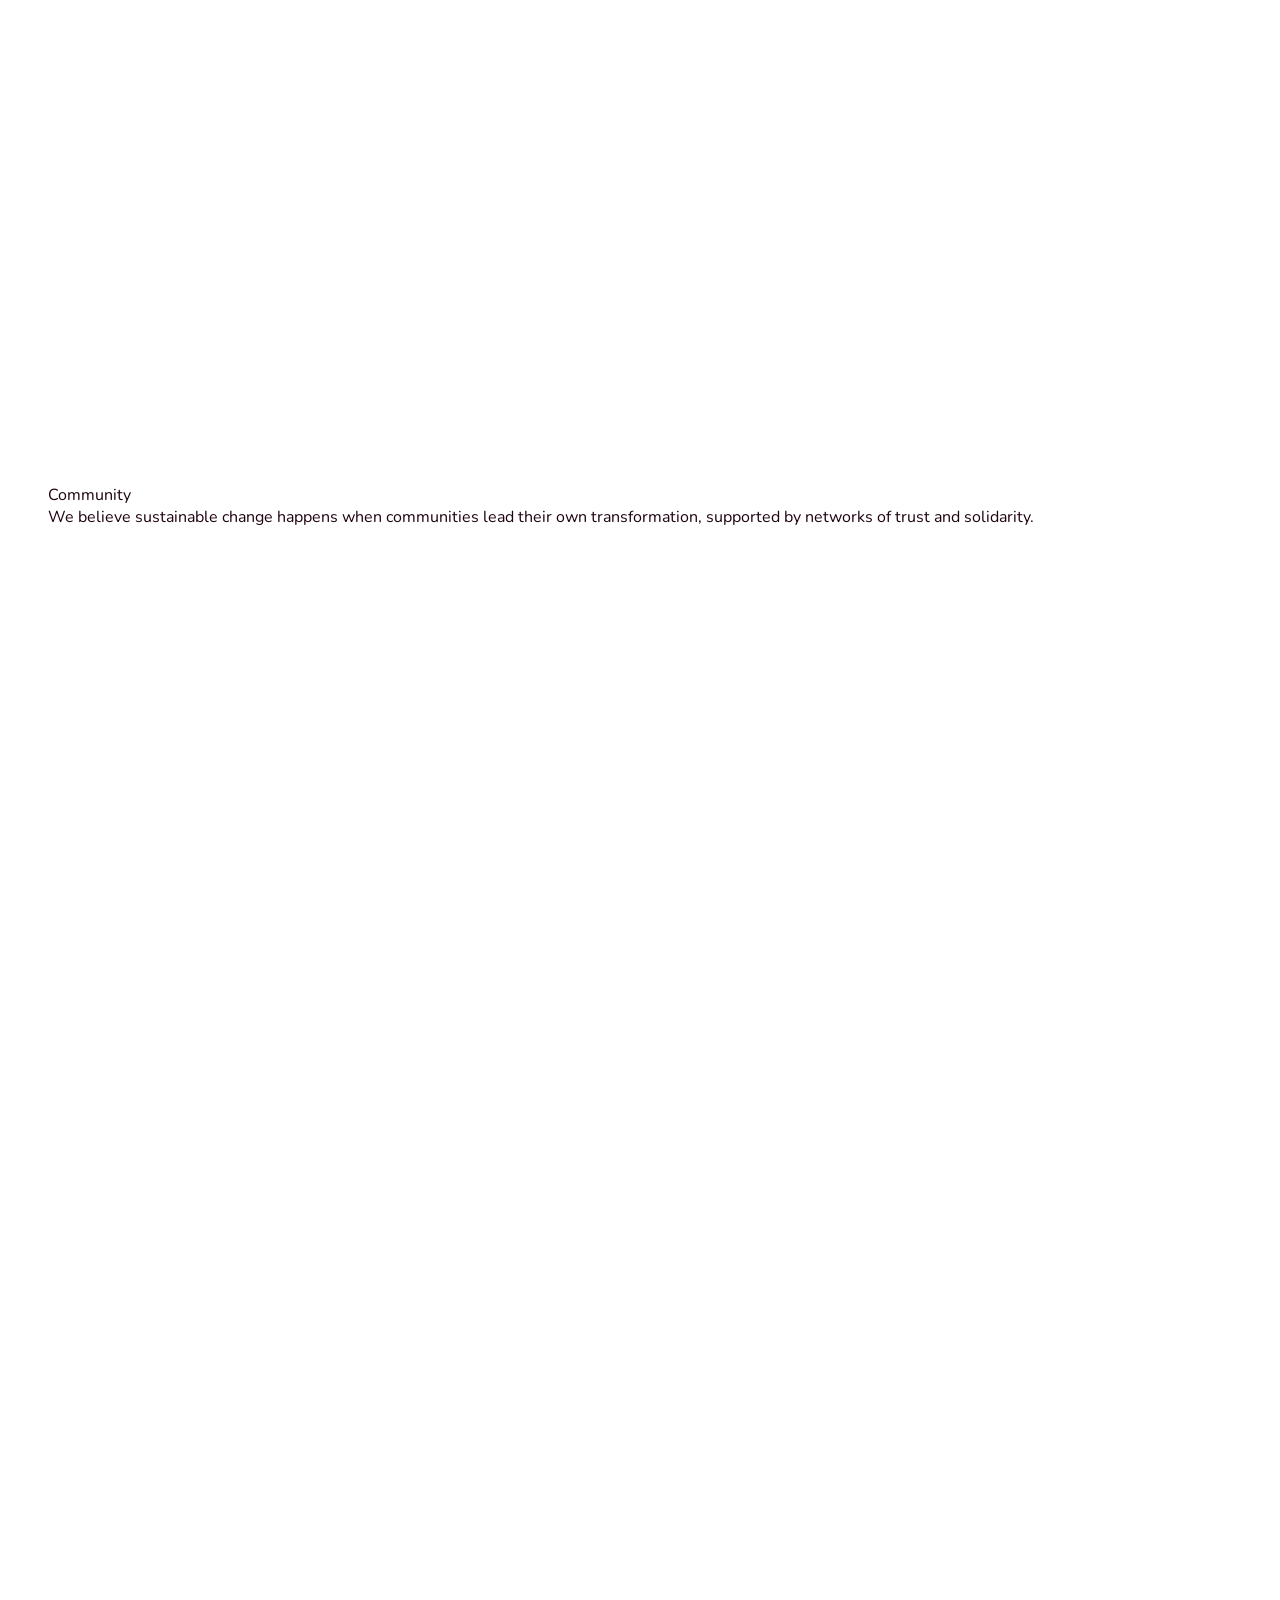
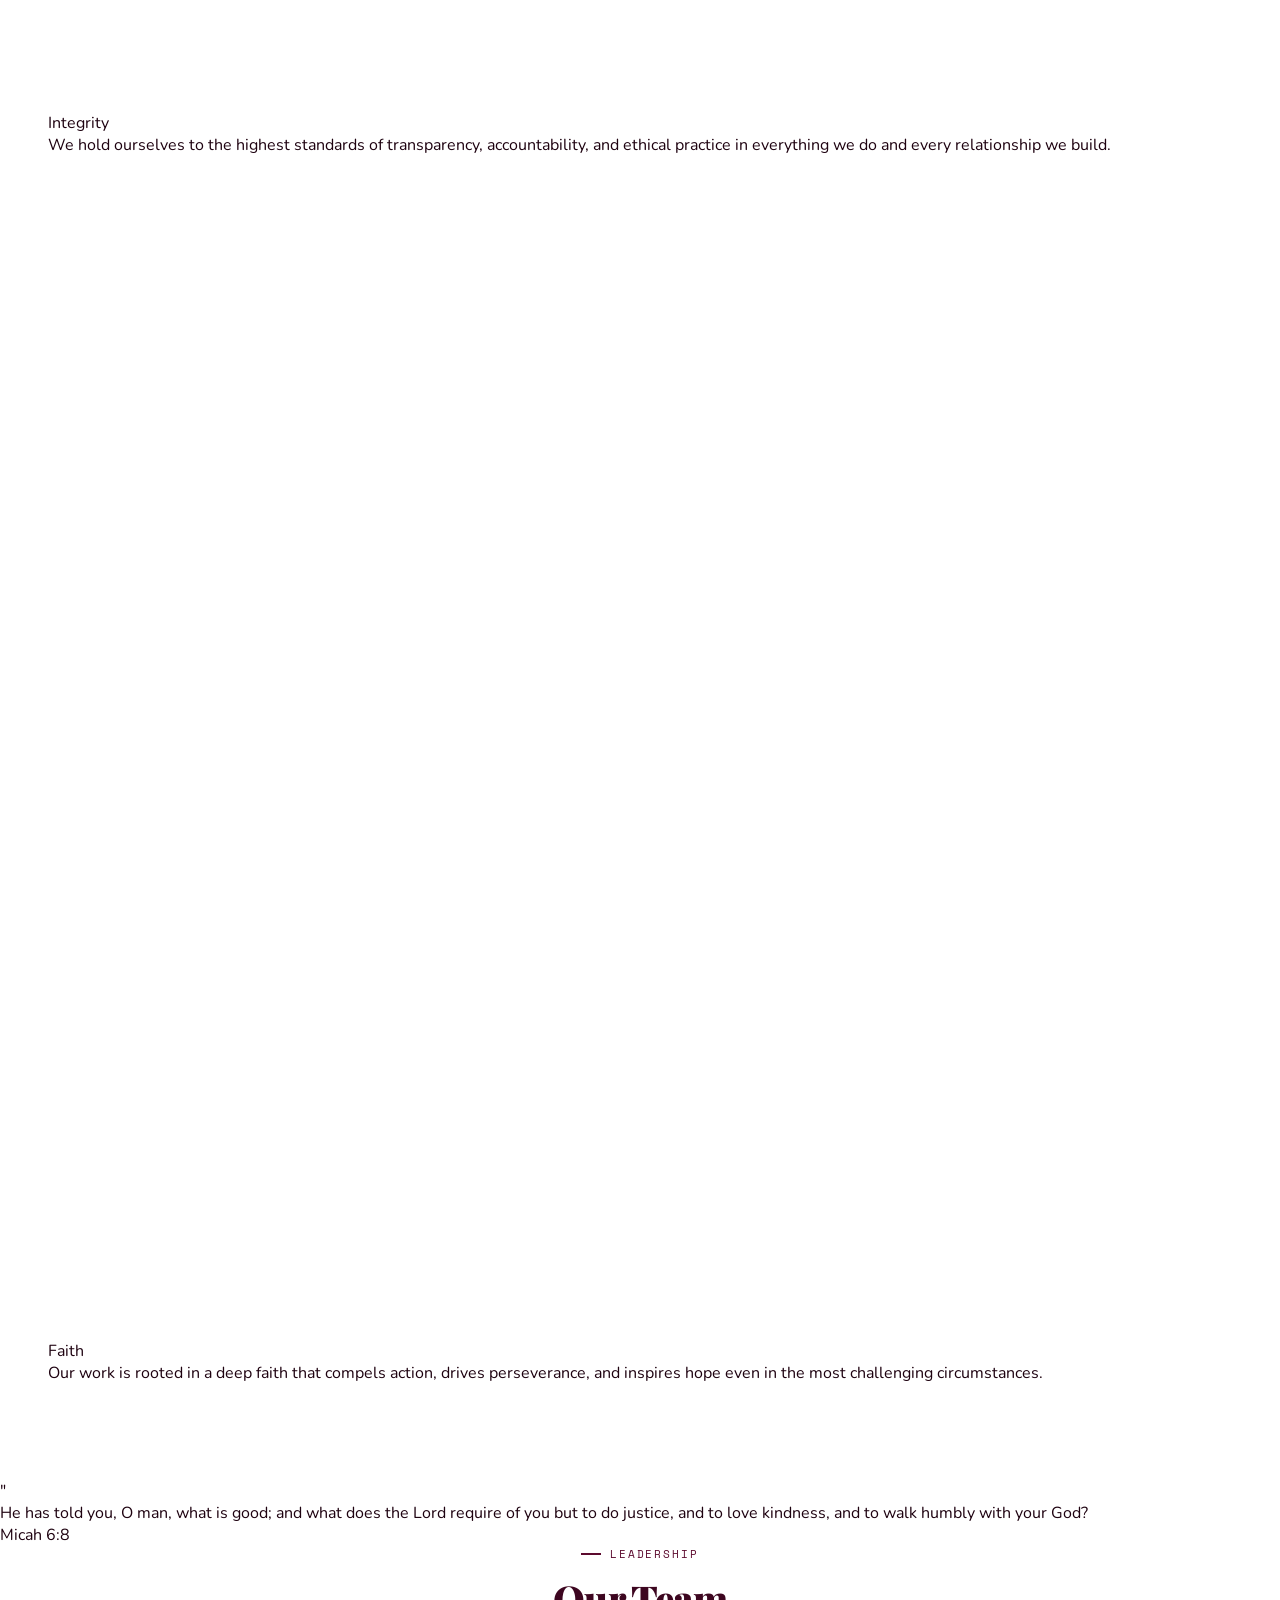
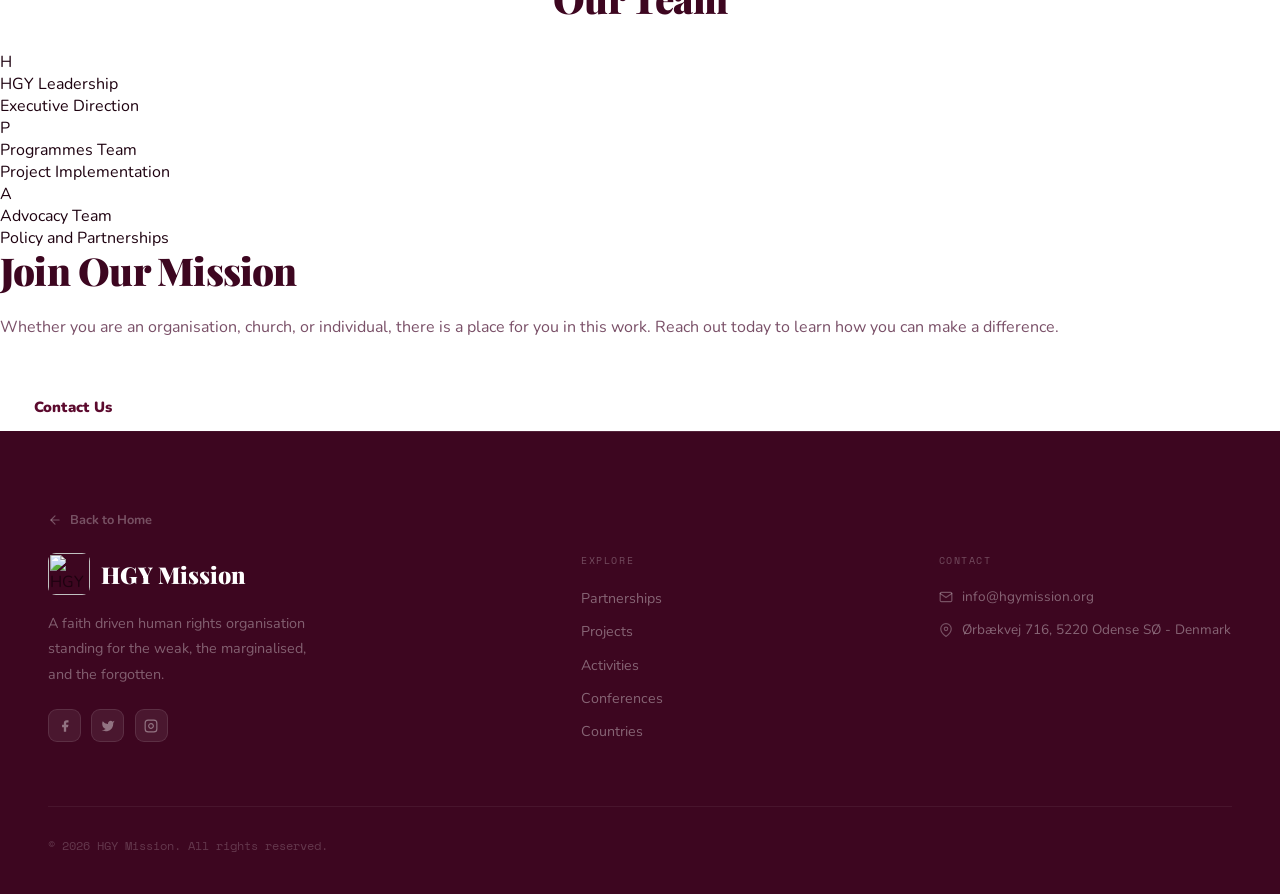
==== commit 23f3f63e: "Update about.html" ====
--- a/about.html
+++ b/about.html
@@ -1,57 +1,160 @@
-<!DOCTYPE html>
+<<!DOCTYPE html>
 <html lang="en">
 <head>
-  <meta charset="UTF-8"/>
-  <meta name="viewport" content="width=device-width, initial-scale=1.0, maximum-scale=1.0, user-scalable=no"/>
-  <title>About — HGY Mission</title>
-  <meta name="description" content="HGY Mission is a faith driven human rights organisation fighting for the weak, the marginalised, and the defenceless across Africa."/>
-  <link rel="preconnect" href="https://fonts.googleapis.com"/>
-  <link rel="preconnect" href="https://fonts.gstatic.com" crossorigin/>
-  <link href="https://fonts.googleapis.com/css2?family=Nunito:ital,wght@0,300;0,400;0,600;0,700;0,900;1,700&family=Playfair+Display:ital,wght@0,700;0,900;1,700&family=Space+Mono:wght@400;700&display=swap" rel="stylesheet"/>
-  <link rel="stylesheet" href="shared.css"/>
-  <style>
-    body::before{content:'';position:fixed;inset:0;z-index:-1;
-      background:radial-gradient(ellipse 70% 55% at 8% 12%,rgba(92,10,46,0.07) 0%,transparent 55%),
-        radial-gradient(ellipse 55% 45% at 92% 88%,rgba(163,49,90,0.06) 0%,transparent 55%),#fff;
-      pointer-events:none}
-    .about-stats{display:grid;grid-template-columns:repeat(4,1fr);gap:1.5rem;margin-top:3rem}
-    .about-stat{background:var(--gb);border:1px solid var(--gborder);backdrop-filter:var(--blurs);border-radius:18px;padding:2rem 1.4rem;text-align:center;transition:transform .25s,box-shadow .25s}
-    .about-stat:hover{transform:translateY(-5px);box-shadow:0 20px 52px rgba(92,10,46,.12)}
-    .about-stat-num{font-family:'Space Mono',monospace;font-size:2.4rem;font-weight:700;color:var(--p);line-height:1}
-    .about-stat-label{font-size:.72rem;color:var(--muted);margin-top:.5rem;font-weight:700;text-transform:uppercase;letter-spacing:.06em}
-    .values-grid{display:grid;grid-template-columns:repeat(3,1fr);gap:1.5rem;margin-top:3rem}
-    .value-card{background:var(--gb);border:1px solid var(--gborder);backdrop-filter:var(--blurs);border-radius:20px;padding:2rem 1.8rem;position:relative;overflow:hidden;transition:transform .25s,box-shadow .25s}
-    .value-card:hover{transform:translateY(-5px);box-shadow:0 20px 52px rgba(92,10,46,.12)}
-    .value-card-accent{position:absolute;top:0;left:0;right:0;height:3px;background:var(--pl)}
-    .value-card-icon{width:50px;height:50px;border-radius:14px;background:rgba(92,10,46,.08);display:flex;align-items:center;justify-content:center;margin-bottom:1.2rem}
-    .value-card-icon svg{width:24px;height:24px;stroke:var(--p)}
-    .value-card-title{font-family:'Playfair Display',serif;font-size:1.15rem;font-weight:700;color:var(--pd);margin-bottom:.5rem}
-    .value-card-desc{font-size:.85rem;line-height:1.7;color:var(--muted)}
-    .quote-section{background:var(--pd);padding:7rem 3rem;text-align:center;position:relative;overflow:hidden}
-    .quote-section::before{content:'';position:absolute;inset:0;pointer-events:none;background-image:repeating-linear-gradient(-55deg,transparent,transparent 40px,rgba(255,255,255,.02) 40px,rgba(255,255,255,.02) 41px)}
-    .quote-inner{position:relative;z-index:2;max-width:720px;margin:0 auto}
-    .quote-mark{font-family:'Playfair Display',serif;font-size:5rem;color:var(--pl);line-height:1;opacity:.4}
-    .quote-text{font-family:'Playfair Display',serif;font-size:1.6rem;font-weight:700;font-style:italic;color:rgba(255,255,255,.9);line-height:1.5;margin-top:-1rem}
-    .quote-ref{font-family:'Space Mono',monospace;font-size:.7rem;color:rgba(255,255,255,.32);letter-spacing:.1em;text-transform:uppercase;margin-top:1.4rem}
-    .team-section{padding:6rem 3rem}
-    .team-grid{display:grid;grid-template-columns:repeat(3,1fr);gap:2rem;margin-top:3rem}
-    .team-card{text-align:center;background:var(--gb);border:1px solid var(--gborder);backdrop-filter:var(--blurs);border-radius:20px;padding:2.5rem 1.6rem 2rem;transition:transform .25s,box-shadow .25s}
-    .team-card:hover{transform:translateY(-5px);box-shadow:0 20px 52px rgba(92,10,46,.12)}
-    .team-avatar{width:80px;height:80px;border-radius:50%;background:linear-gradient(135deg,var(--p),var(--pl));display:flex;align-items:center;justify-content:center;margin:0 auto 1.2rem;font-family:'Playfair Display',serif;font-size:1.8rem;font-weight:900;color:#fff}
-    .team-name{font-family:'Playfair Display',serif;font-size:1.1rem;font-weight:700;color:var(--pd);margin-bottom:.25rem}
-    .team-role{font-size:.78rem;color:var(--muted);font-weight:600;text-transform:uppercase;letter-spacing:.04em}
-    .cta-strip{background:linear-gradient(135deg,var(--p),var(--pm));padding:5rem 3rem;text-align:center}
-    .cta-strip-inner{max-width:600px;margin:0 auto}
-    .cta-strip .section-title{color:#fff}
-    .cta-strip .section-body{color:rgba(255,255,255,.6)}
-    @media(max-width:768px){
-      .about-stats{grid-template-columns:repeat(2,1fr)}
-      .values-grid{grid-template-columns:1fr}
-      .team-grid{grid-template-columns:1fr}
-    }
-  </style>
-<script src="https://sites.super.myninja.ai/_assets/ninja-daytona-script.js"></script>
+<meta charset="UTF-8"/>
+<meta name="viewport" content="width=device-width, initial-scale=1.0, maximum-scale=1.0, user-scalable=no"/>
+<title>Programs — HGY Mission</title>
+
+<link href="https://fonts.googleapis.com/css2?family=Nunito:wght@300;400;600;700;900&family=Playfair+Display:wght@700;900&family=Space+Mono:wght@400;700&display=swap" rel="stylesheet"/>
+<link rel="stylesheet" href="shared.css"/>
+
+<style>
+
+/* BACKGROUND — MATCH ABOUT */
+body::before{
+  content:'';
+  position:fixed;
+  inset:0;
+  z-index:-1;
+  background:
+    radial-gradient(ellipse 70% 55% at 8% 12%, rgba(92,10,46,0.06) 0%, transparent 55%),
+    radial-gradient(ellipse 55% 45% at 92% 88%, rgba(163,49,90,0.05) 0%, transparent 55%),
+    #fff;
+}
+
+/* HERO FIX */
+.page-hero{position:relative;overflow:hidden}
+.page-hero-bg img{
+  width:100%;
+  height:100%;
+  object-fit:cover;
+  filter:brightness(.9) contrast(1.05);
+}
+.page-hero-bg::after{
+  background:linear-gradient(to right,
+    rgba(61,6,32,.75),
+    rgba(61,6,32,.45),
+    rgba(61,6,32,.2));
+}
+
+/* SECTION SPACING */
+.programs-section{
+  padding:5rem 2rem;
+}
+
+/* PROGRAM ROW */
+.program-row{
+  border-radius:22px;
+  overflow:hidden;
+  margin-bottom:2rem;
+  background:var(--gb);
+  border:1px solid var(--gborder);
+  transition:.3s;
+}
+.program-row:hover{
+  transform:translateY(-6px);
+  box-shadow:0 25px 70px rgba(92,10,46,.12);
+}
+
+/* GRID FIX */
+.program-row-inner{
+  display:grid;
+  grid-template-columns:1fr 1fr;
+}
+
+/* IMAGE FIX */
+.program-row-img{
+  min-height:320px;
+  max-height:420px;
+}
+.program-row-img img{
+  width:100%;
+  height:100%;
+  object-fit:cover;
+}
+
+/* CONTENT FIX */
+.program-row-content{
+  padding:2.4rem 2.6rem;
+  display:flex;
+  flex-direction:column;
+  justify-content:center;
+}
+
+/* TEXT FIX */
+.program-title{
+  font-size:1.5rem;
+  margin-bottom:.5rem;
+}
+.program-desc{
+  font-size:.88rem;
+  line-height:1.7;
+  max-width:520px;
+}
+
+/* META + TAGS */
+.program-meta{gap:.8rem;margin-bottom:1rem}
+.focus-areas{gap:.4rem}
+.focus-tag{
+  font-size:.68rem;
+  padding:.25rem .7rem;
+}
+
+/* IMPACT */
+.impact-grid{gap:1.2rem}
+.impact-card{padding:1.7rem 1.4rem}
+
+/* INQUIRIES */
+.inquiries-band{padding:5rem 2rem}
+.inquiries-inner{gap:3rem}
+
+/* UPCOMING */
+.upcoming-item{padding:1.2rem}
+
+/* MOBILE FIX */
+@media(max-width:768px){
+
+  .programs-section{
+    padding:3.5rem 1.2rem;
+  }
+
+  .program-row-inner{
+    grid-template-columns:1fr;
+  }
+
+  .program-row-img{
+    height:220px;
+    min-height:auto;
+  }
+
+  .program-row-content{
+    padding:1.8rem 1.4rem;
+  }
+
+  .program-title{
+    font-size:1.25rem;
+  }
+
+  .program-desc{
+    max-width:100%;
+  }
+
+  .impact-grid{
+    grid-template-columns:1fr;
+  }
+
+  .inquiries-inner{
+    grid-template-columns:1fr;
+  }
+
+  .upcoming-strip{
+    grid-template-columns:1fr 1fr;
+  }
+}
+
+</style>
 </head>
+
 <body>
   <div class="cursor-dot" id="cursorDot"></div>
   <div class="cursor-ring" id="cursorRing"></div>
@@ -123,7 +226,7 @@
         <p class="section-body reveal">From our earliest days working in local communities to our current operations across seven African countries, we have remained committed to building responses that are locally grounded while addressing broader regional concerns. We partner with churches, civil society organisations, legal practitioners, youth leaders, and grassroots activists who share our vision of a world where every person can live in freedom and dignity.</p>
       </div>
       <div class="reveal rd2">
-        <img src="https://images.unsplash.com/photo-1529070960507-9c8328df0a44?w=600&h=750&fit=crop" alt="Community gathering and faith" style="width:100%;border-radius:24px;object-fit:cover;box-shadow:0 24px 72px rgba(92,10,46,.18);aspect-ratio:4/5"/>
+        <img src="https://i.imgur.com/aztwMpt.jpeg" alt="Community gathering and faith" style="width:100%;border-radius:24px;object-fit:cover;box-shadow:0 24px 72px rgba(92,10,46,.18);aspect-ratio:4/5"/>
       </div>
     </div>
   </section>
@@ -213,7 +316,7 @@
     <div class="cta-strip-inner reveal">
       <h2 class="section-title">Join Our Mission</h2>
       <p class="section-body">Whether you are an organisation, church, or individual, there is a place for you in this work. Reach out today to learn how you can make a difference.</p>
-      <a href="mailto:info@hgymission.org" class="btn-light" style="margin-top:2rem">Contact Us</a>
+      <a href="mailto:info@hgymission.org" class="btn-light" style="margin-top:2.5rem;display:inline-block">Contact Us</a>
     </div>
   </section>
 
@@ -255,7 +358,7 @@
           </div>
           <div class="footer-contact-item">
             <svg viewBox="0 0 24 24" fill="none" stroke-width="2" stroke-linecap="round" stroke-linejoin="round"><path d="M21 10c0 7-9 13-9 13s-9-6-9-13a9 9 0 0 1 18 0z"/><circle cx="12" cy="10" r="3"/></svg>
-            <span>Africa</span>
+            <span>Ørbækvej 716, 5220 Odense SØ - Denmark</span>
           </div>
         </div>
       </div>
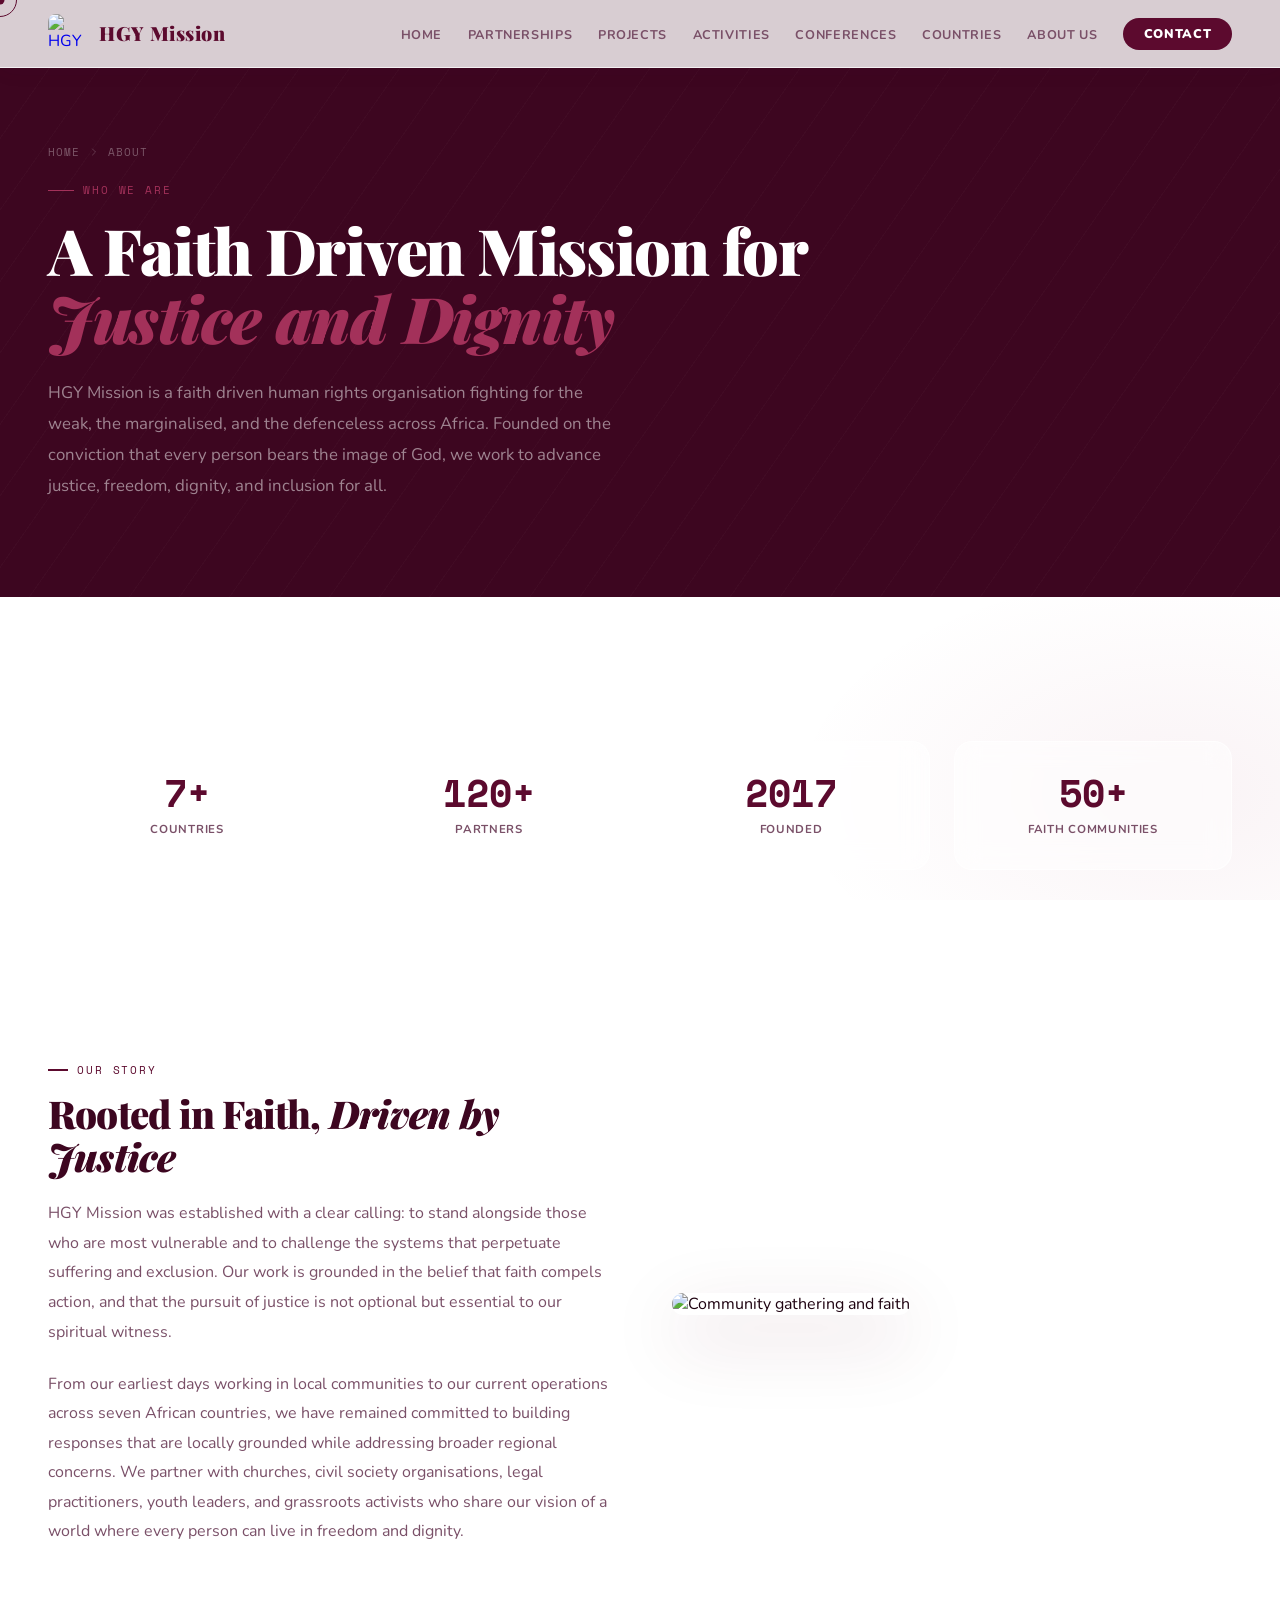
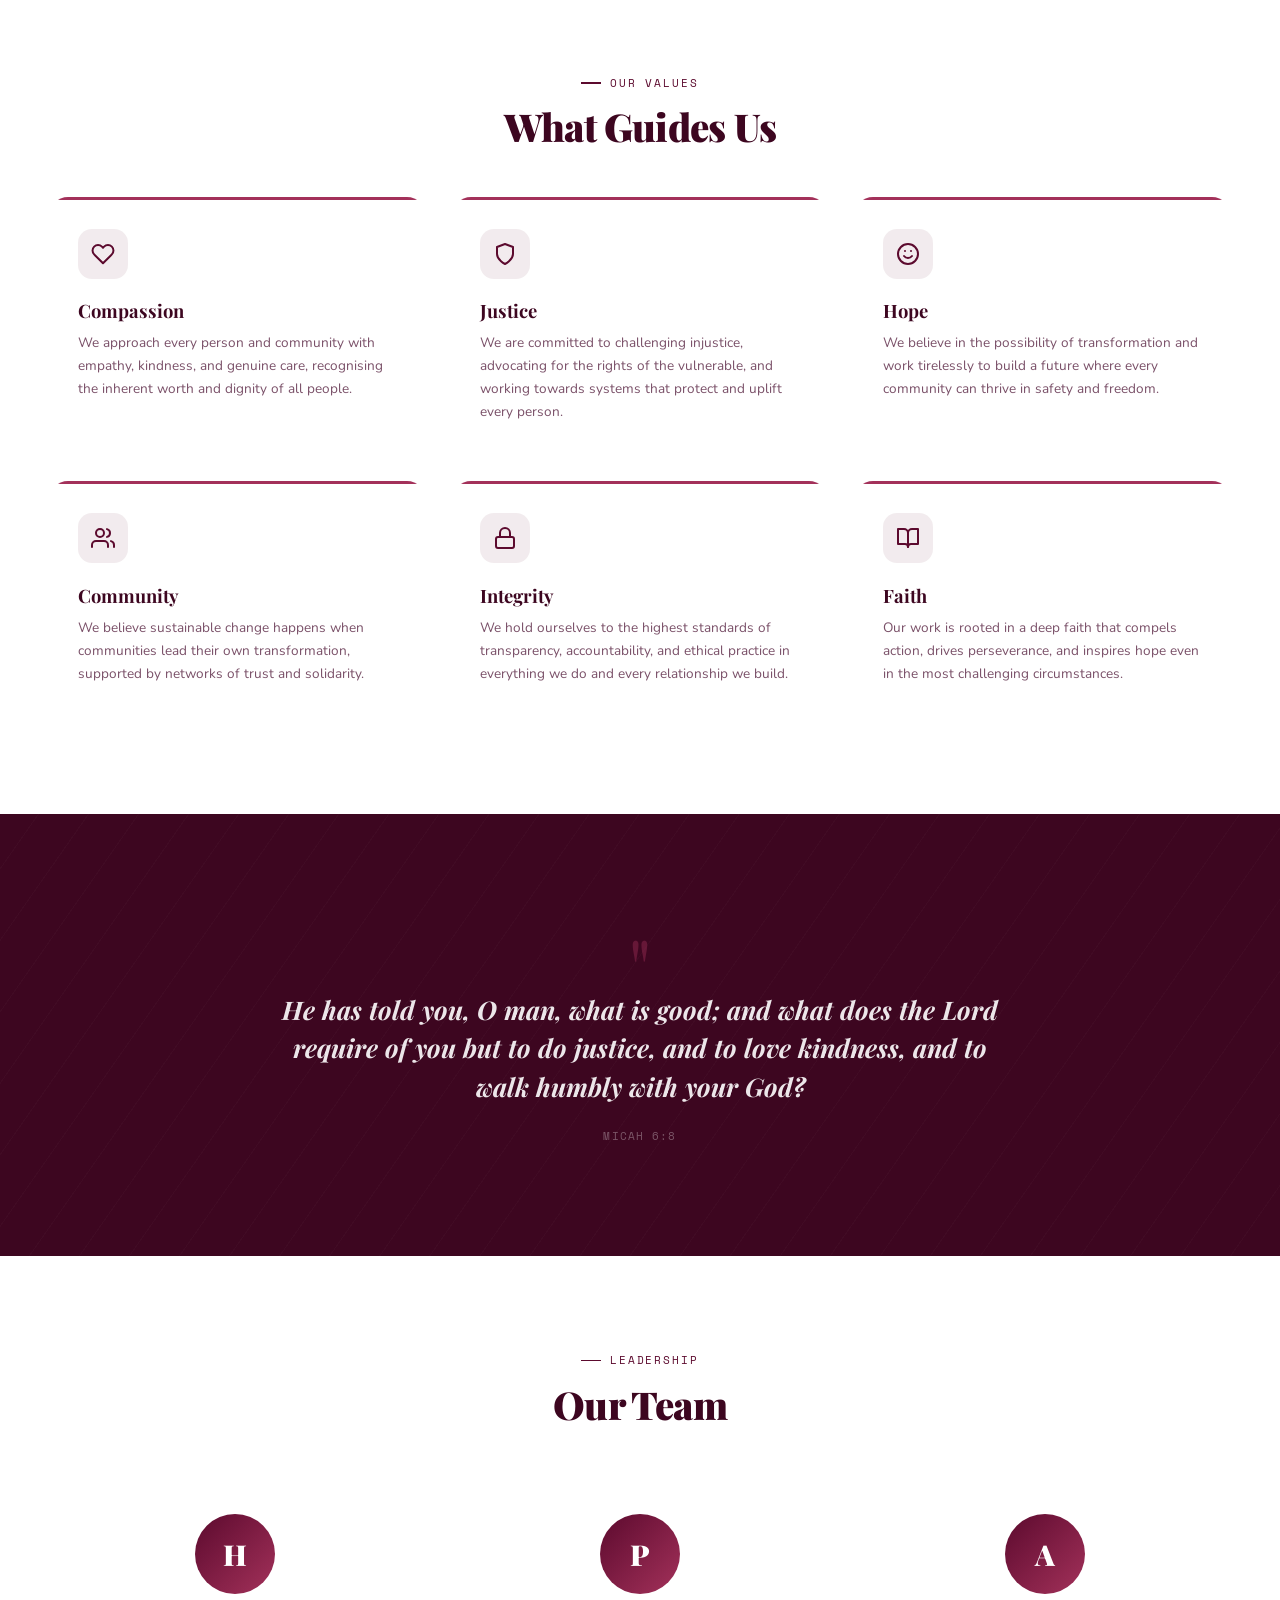
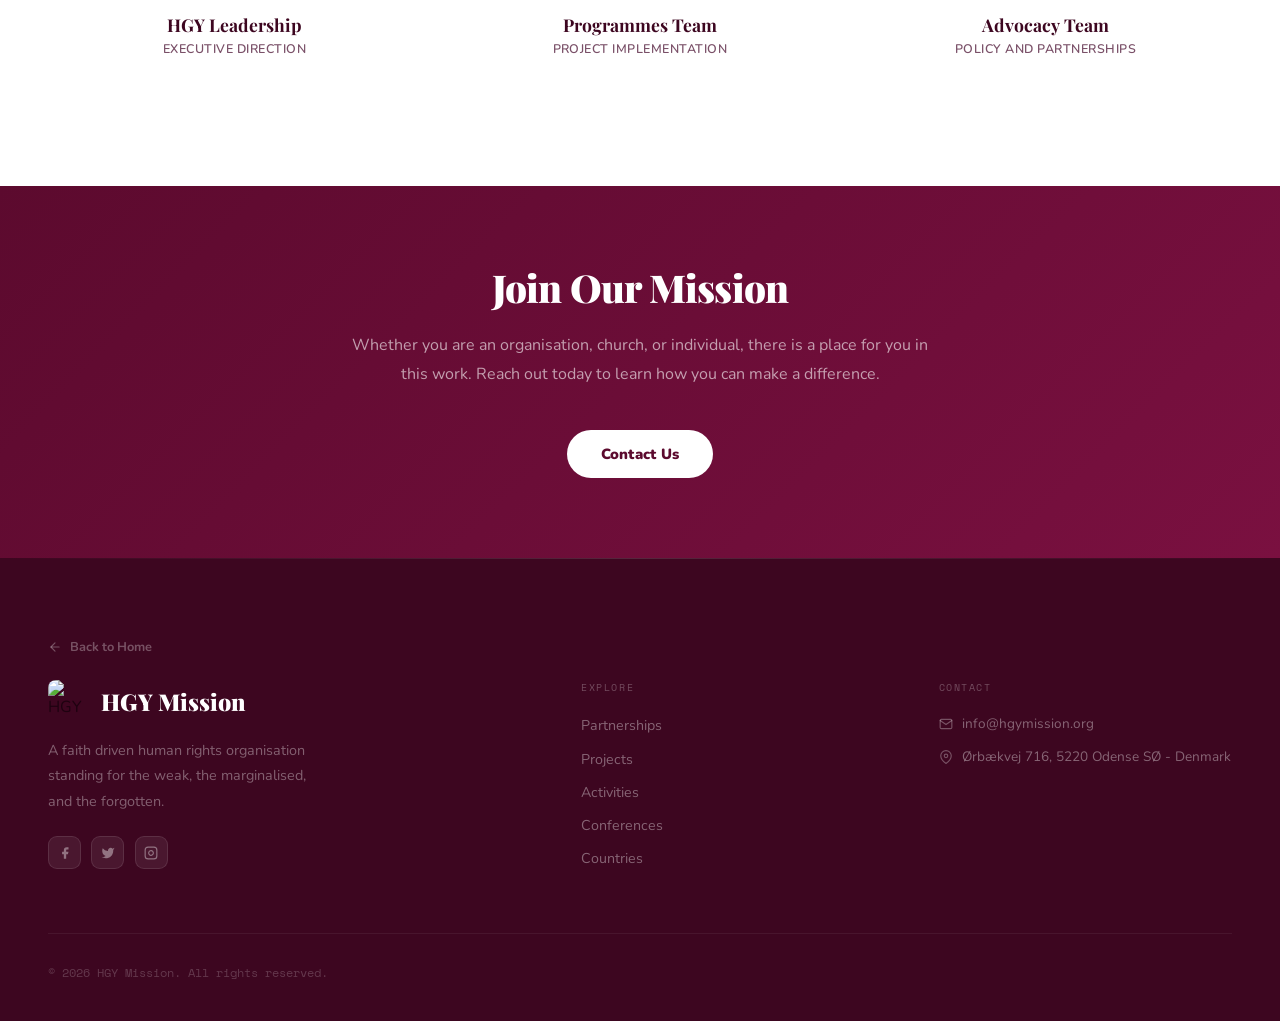
==== commit e3d8b47b: "Update about.html" ====
--- a/about.html
+++ b/about.html
@@ -1,160 +1,57 @@
-<<!DOCTYPE html>
+<!DOCTYPE html>
 <html lang="en">
 <head>
-<meta charset="UTF-8"/>
-<meta name="viewport" content="width=device-width, initial-scale=1.0, maximum-scale=1.0, user-scalable=no"/>
-<title>Programs — HGY Mission</title>
-
-<link href="https://fonts.googleapis.com/css2?family=Nunito:wght@300;400;600;700;900&family=Playfair+Display:wght@700;900&family=Space+Mono:wght@400;700&display=swap" rel="stylesheet"/>
-<link rel="stylesheet" href="shared.css"/>
-
-<style>
-
-/* BACKGROUND — MATCH ABOUT */
-body::before{
-  content:'';
-  position:fixed;
-  inset:0;
-  z-index:-1;
-  background:
-    radial-gradient(ellipse 70% 55% at 8% 12%, rgba(92,10,46,0.06) 0%, transparent 55%),
-    radial-gradient(ellipse 55% 45% at 92% 88%, rgba(163,49,90,0.05) 0%, transparent 55%),
-    #fff;
-}
-
-/* HERO FIX */
-.page-hero{position:relative;overflow:hidden}
-.page-hero-bg img{
-  width:100%;
-  height:100%;
-  object-fit:cover;
-  filter:brightness(.9) contrast(1.05);
-}
-.page-hero-bg::after{
-  background:linear-gradient(to right,
-    rgba(61,6,32,.75),
-    rgba(61,6,32,.45),
-    rgba(61,6,32,.2));
-}
-
-/* SECTION SPACING */
-.programs-section{
-  padding:5rem 2rem;
-}
-
-/* PROGRAM ROW */
-.program-row{
-  border-radius:22px;
-  overflow:hidden;
-  margin-bottom:2rem;
-  background:var(--gb);
-  border:1px solid var(--gborder);
-  transition:.3s;
-}
-.program-row:hover{
-  transform:translateY(-6px);
-  box-shadow:0 25px 70px rgba(92,10,46,.12);
-}
-
-/* GRID FIX */
-.program-row-inner{
-  display:grid;
-  grid-template-columns:1fr 1fr;
-}
-
-/* IMAGE FIX */
-.program-row-img{
-  min-height:320px;
-  max-height:420px;
-}
-.program-row-img img{
-  width:100%;
-  height:100%;
-  object-fit:cover;
-}
-
-/* CONTENT FIX */
-.program-row-content{
-  padding:2.4rem 2.6rem;
-  display:flex;
-  flex-direction:column;
-  justify-content:center;
-}
-
-/* TEXT FIX */
-.program-title{
-  font-size:1.5rem;
-  margin-bottom:.5rem;
-}
-.program-desc{
-  font-size:.88rem;
-  line-height:1.7;
-  max-width:520px;
-}
-
-/* META + TAGS */
-.program-meta{gap:.8rem;margin-bottom:1rem}
-.focus-areas{gap:.4rem}
-.focus-tag{
-  font-size:.68rem;
-  padding:.25rem .7rem;
-}
-
-/* IMPACT */
-.impact-grid{gap:1.2rem}
-.impact-card{padding:1.7rem 1.4rem}
-
-/* INQUIRIES */
-.inquiries-band{padding:5rem 2rem}
-.inquiries-inner{gap:3rem}
-
-/* UPCOMING */
-.upcoming-item{padding:1.2rem}
-
-/* MOBILE FIX */
-@media(max-width:768px){
-
-  .programs-section{
-    padding:3.5rem 1.2rem;
-  }
-
-  .program-row-inner{
-    grid-template-columns:1fr;
-  }
-
-  .program-row-img{
-    height:220px;
-    min-height:auto;
-  }
-
-  .program-row-content{
-    padding:1.8rem 1.4rem;
-  }
-
-  .program-title{
-    font-size:1.25rem;
-  }
-
-  .program-desc{
-    max-width:100%;
-  }
-
-  .impact-grid{
-    grid-template-columns:1fr;
-  }
-
-  .inquiries-inner{
-    grid-template-columns:1fr;
-  }
-
-  .upcoming-strip{
-    grid-template-columns:1fr 1fr;
-  }
-}
-
-</style>
+  <meta charset="UTF-8"/>
+  <meta name="viewport" content="width=device-width, initial-scale=1.0, maximum-scale=1.0, user-scalable=no"/>
+  <title>About — HGY Mission</title>
+  <meta name="description" content="HGY Mission is a faith driven human rights organisation fighting for the weak, the marginalised, and the defenceless across Africa."/>
+  <link rel="preconnect" href="https://fonts.googleapis.com"/>
+  <link rel="preconnect" href="https://fonts.gstatic.com" crossorigin/>
+  <link href="https://fonts.googleapis.com/css2?family=Nunito:ital,wght@0,300;0,400;0,600;0,700;0,900;1,700&family=Playfair+Display:ital,wght@0,700;0,900;1,700&family=Space+Mono:wght@400;700&display=swap" rel="stylesheet"/>
+  <link rel="stylesheet" href="shared.css"/>
+  <style>
+    body::before{content:'';position:fixed;inset:0;z-index:-1;
+      background:radial-gradient(ellipse 70% 55% at 8% 12%,rgba(92,10,46,0.07) 0%,transparent 55%),
+        radial-gradient(ellipse 55% 45% at 92% 88%,rgba(163,49,90,0.06) 0%,transparent 55%),#fff;
+      pointer-events:none}
+    .about-stats{display:grid;grid-template-columns:repeat(4,1fr);gap:1.5rem;margin-top:3rem}
+    .about-stat{background:var(--gb);border:1px solid var(--gborder);backdrop-filter:var(--blurs);border-radius:18px;padding:2rem 1.4rem;text-align:center;transition:transform .25s,box-shadow .25s}
+    .about-stat:hover{transform:translateY(-5px);box-shadow:0 20px 52px rgba(92,10,46,.12)}
+    .about-stat-num{font-family:'Space Mono',monospace;font-size:2.4rem;font-weight:700;color:var(--p);line-height:1}
+    .about-stat-label{font-size:.72rem;color:var(--muted);margin-top:.5rem;font-weight:700;text-transform:uppercase;letter-spacing:.06em}
+    .values-grid{display:grid;grid-template-columns:repeat(3,1fr);gap:1.5rem;margin-top:3rem}
+    .value-card{background:var(--gb);border:1px solid var(--gborder);backdrop-filter:var(--blurs);border-radius:20px;padding:2rem 1.8rem;position:relative;overflow:hidden;transition:transform .25s,box-shadow .25s}
+    .value-card:hover{transform:translateY(-5px);box-shadow:0 20px 52px rgba(92,10,46,.12)}
+    .value-card-accent{position:absolute;top:0;left:0;right:0;height:3px;background:var(--pl)}
+    .value-card-icon{width:50px;height:50px;border-radius:14px;background:rgba(92,10,46,.08);display:flex;align-items:center;justify-content:center;margin-bottom:1.2rem}
+    .value-card-icon svg{width:24px;height:24px;stroke:var(--p)}
+    .value-card-title{font-family:'Playfair Display',serif;font-size:1.15rem;font-weight:700;color:var(--pd);margin-bottom:.5rem}
+    .value-card-desc{font-size:.85rem;line-height:1.7;color:var(--muted)}
+    .quote-section{background:var(--pd);padding:7rem 3rem;text-align:center;position:relative;overflow:hidden}
+    .quote-section::before{content:'';position:absolute;inset:0;pointer-events:none;background-image:repeating-linear-gradient(-55deg,transparent,transparent 40px,rgba(255,255,255,.02) 40px,rgba(255,255,255,.02) 41px)}
+    .quote-inner{position:relative;z-index:2;max-width:720px;margin:0 auto}
+    .quote-mark{font-family:'Playfair Display',serif;font-size:5rem;color:var(--pl);line-height:1;opacity:.4}
+    .quote-text{font-family:'Playfair Display',serif;font-size:1.6rem;font-weight:700;font-style:italic;color:rgba(255,255,255,.9);line-height:1.5;margin-top:-1rem}
+    .quote-ref{font-family:'Space Mono',monospace;font-size:.7rem;color:rgba(255,255,255,.32);letter-spacing:.1em;text-transform:uppercase;margin-top:1.4rem}
+    .team-section{padding:6rem 3rem}
+    .team-grid{display:grid;grid-template-columns:repeat(3,1fr);gap:2rem;margin-top:3rem}
+    .team-card{text-align:center;background:var(--gb);border:1px solid var(--gborder);backdrop-filter:var(--blurs);border-radius:20px;padding:2.5rem 1.6rem 2rem;transition:transform .25s,box-shadow .25s}
+    .team-card:hover{transform:translateY(-5px);box-shadow:0 20px 52px rgba(92,10,46,.12)}
+    .team-avatar{width:80px;height:80px;border-radius:50%;background:linear-gradient(135deg,var(--p),var(--pl));display:flex;align-items:center;justify-content:center;margin:0 auto 1.2rem;font-family:'Playfair Display',serif;font-size:1.8rem;font-weight:900;color:#fff}
+    .team-name{font-family:'Playfair Display',serif;font-size:1.1rem;font-weight:700;color:var(--pd);margin-bottom:.25rem}
+    .team-role{font-size:.78rem;color:var(--muted);font-weight:600;text-transform:uppercase;letter-spacing:.04em}
+    .cta-strip{background:linear-gradient(135deg,var(--p),var(--pm));padding:5rem 3rem;text-align:center}
+    .cta-strip-inner{max-width:600px;margin:0 auto}
+    .cta-strip .section-title{color:#fff}
+    .cta-strip .section-body{color:rgba(255,255,255,.6)}
+    @media(max-width:768px){
+      .about-stats{grid-template-columns:repeat(2,1fr)}
+      .values-grid{grid-template-columns:1fr}
+      .team-grid{grid-template-columns:1fr}
+    }
+  </style>
+<script src="https://sites.super.myninja.ai/_assets/ninja-daytona-script.js"></script>
 </head>
-
 <body>
   <div class="cursor-dot" id="cursorDot"></div>
   <div class="cursor-ring" id="cursorRing"></div>
@@ -376,4 +273,4 @@
     const ro=new IntersectionObserver(entries=>{entries.forEach(e=>{if(e.isIntersecting)e.target.classList.add('visible')})},{threshold:.08});document.querySelectorAll('.reveal').forEach(el=>ro.observe(el));
   </script>
 </body>
-</html>
+</html>
